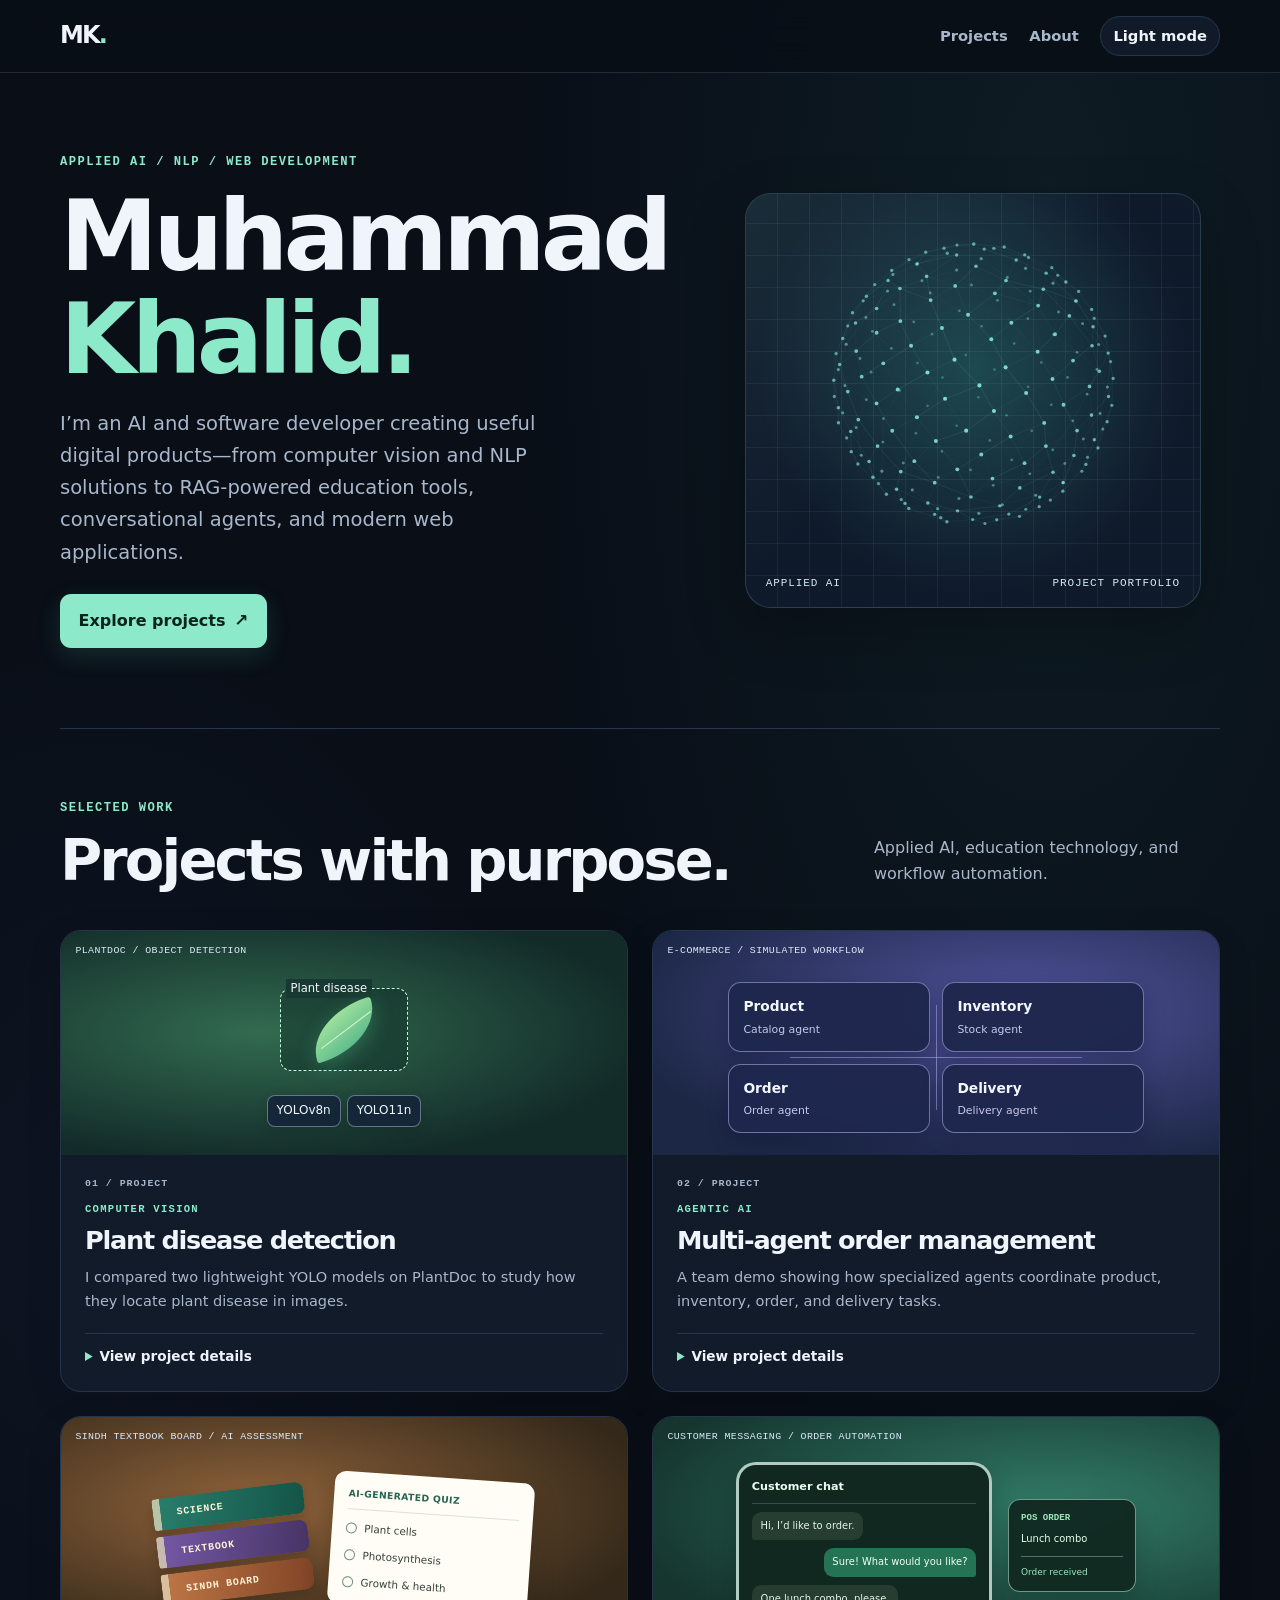
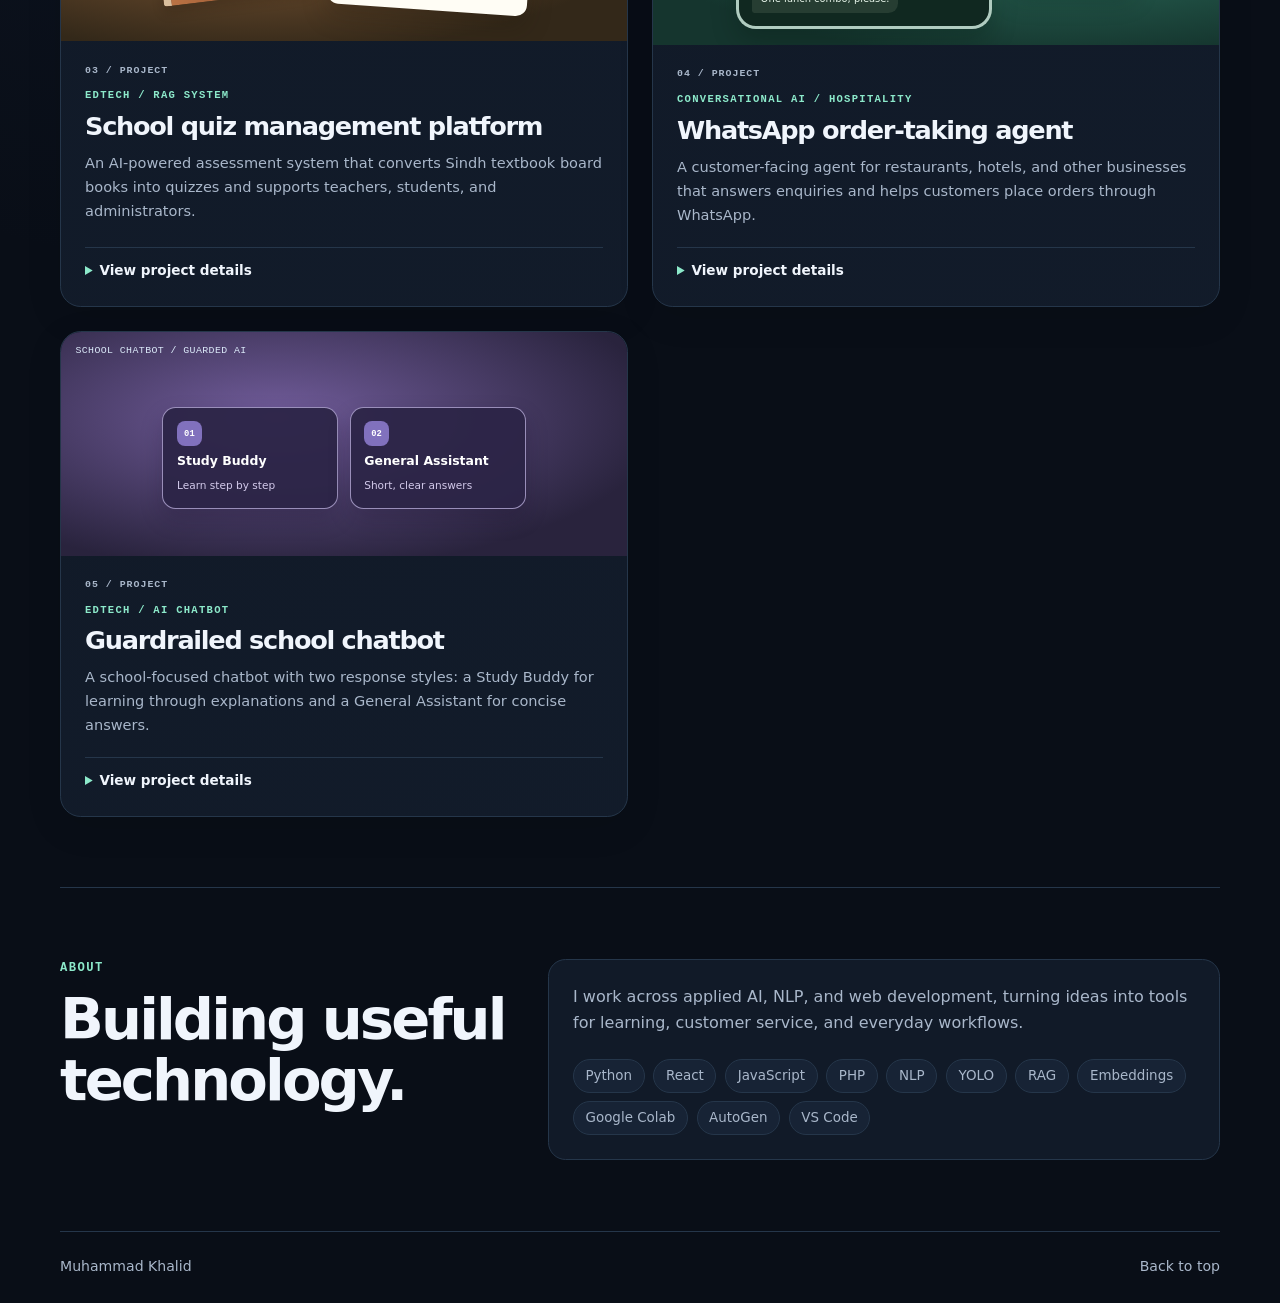
==== index.html @ 0f0c08b1 "Add portfolio website" ====
<!doctype html>
<html lang="en" data-theme="dark">
<head>
  <meta charset="utf-8">
  <meta name="viewport" content="width=device-width, initial-scale=1">
  <meta name="description" content="Selected computer vision and agentic AI projects from Muhammad Khalid.">
  <title>Muhammad Khalid | Portfolio</title>
  <link rel="stylesheet" href="styles.css">
  <script src="portfolio.js" defer></script>
</head>
<body>
  <a class="skip-link" href="#main">Skip to content</a>
  <header class="site-header">
    <nav class="container navigation" aria-label="Main navigation">
      <a class="monogram" href="#main" aria-label="Muhammad Khalid home">MK<span>.</span></a>
      <div class="nav-links">
        <a href="#work">Projects</a>
        <a href="#about">About</a>
        <button id="theme-toggle" type="button" hidden>Light mode</button>
      </div>
    </nav>
  </header>
  <main id="main">
    <section class="container hero" aria-labelledby="hero-title">
      <div class="hero-copy">
        <p class="label">APPLIED AI / NLP / WEB DEVELOPMENT</p>
        <h1 id="hero-title">Muhammad <span>Khalid.</span></h1>
        <p class="intro">I’m an AI and software developer creating useful digital products—from computer vision and NLP solutions to RAG-powered education tools, conversational agents, and modern web applications.</p>
        <a class="primary" href="#work">Explore projects</a>
      </div>
      <div class="hero-art" aria-hidden="true">
        <canvas id="orb"></canvas>
        <div class="art-caption"><span>APPLIED AI</span><span>PROJECT PORTFOLIO</span></div>
      </div>
    </section>
    <section class="container work" id="work" aria-labelledby="work-title">
      <div class="section-heading">
        <div>
          <p class="label">SELECTED WORK</p>
          <h2 id="work-title">Projects with purpose.</h2>
        </div>
        <p class="section-description">Applied AI, education technology, and workflow automation.</p>
      </div>
      <div class="projects">
        <article class="project">
          <div class="project-art vision" aria-hidden="true">
            <span class="art-label">PLANTDOC / OBJECT DETECTION</span>
            <div class="target"><span>Plant disease</span><div class="leaf"></div></div>
            <div class="variants"><span>YOLOv8n</span><span>YOLO11n</span></div>
          </div>
          <div class="project-copy">
            <p class="label">COMPUTER VISION</p>
            <h3>Plant disease detection</h3>
            <p>I compared two lightweight YOLO models on PlantDoc to study how they locate plant disease in images.</p>
            <details>
              <summary>View project details</summary>
              <p>The Colab notebook covers dataset preparation, training, and evaluation. It compares YOLOv8n with YOLO11n on the same detection task.</p>
            </details>
          </div>
        </article>
        <article class="project">
          <div class="project-art workflow" aria-hidden="true">
            <span class="art-label">E-COMMERCE / SIMULATED WORKFLOW</span>
            <div class="nodes">
              <span><b>Product</b><small>Catalog agent</small></span>
              <span><b>Inventory</b><small>Stock agent</small></span>
              <span><b>Order</b><small>Order agent</small></span>
              <span><b>Delivery</b><small>Delivery agent</small></span>
            </div>
          </div>
          <div class="project-copy">
            <p class="label">AGENTIC AI</p>
            <h3>Multi-agent order management</h3>
            <p>A team demo showing how specialized agents coordinate product, inventory, order, and delivery tasks.</p>
            <details>
              <summary>View project details</summary>
              <p>The workflow uses simulated orders to demonstrate sequential execution, parallel tasks, conditional routing, and tool use. The presentation covers AutoGen and Microsoft Agent Framework.</p>
            </details>
          </div>
        </article>
        <article class="project">
          <div class="project-art school" aria-hidden="true">
            <span class="art-label">SINDH TEXTBOOK BOARD / AI ASSESSMENT</span>
            <div class="quiz-scene">
              <div class="book-stack">
                <span>SCIENCE</span>
                <span>TEXTBOOK</span>
                <span>SINDH BOARD</span>
              </div>
              <div class="quiz-paper">
                <b>AI-GENERATED QUIZ</b>
                <span><i></i> Plant cells</span>
                <span><i></i> Photosynthesis</span>
                <span><i></i> Growth &amp; health</span>
              </div>
            </div>
          </div>
          <div class="project-copy">
            <p class="label">EDTECH / RAG SYSTEM</p>
            <h3>School quiz management platform</h3>
            <p>An AI-powered assessment system that converts Sindh textbook board books into quizzes and supports teachers, students, and administrators.</p>
            <details>
              <summary>View project details</summary>
              <p>The platform uses RAG and embeddings to turn textbook content into MCQs. Administrators manage teachers and assign subjects, teachers create and conduct online tests, and students receive automatically graded results sent to their teachers.</p>
            </details>
          </div>
        </article>
        <article class="project">
          <div class="project-art messaging" aria-hidden="true">
            <span class="art-label">CUSTOMER MESSAGING / ORDER AUTOMATION</span>
            <div class="order-scene">
              <div class="phone-chat">
                <b>Customer chat</b>
                <span class="bubble incoming">Hi, I’d like to order.</span>
                <span class="bubble outgoing">Sure! What would you like?</span>
                <span class="bubble incoming">One lunch combo, please.</span>
              </div>
              <div class="pos-ticket">
                <b>POS ORDER</b>
                <span>Lunch combo</span>
                <span class="ticket-line"></span>
                <small>Order received</small>
              </div>
            </div>
          </div>
          <div class="project-copy">
            <p class="label">CONVERSATIONAL AI / HOSPITALITY</p>
            <h3>WhatsApp order-taking agent</h3>
            <p>A customer-facing agent for restaurants, hotels, and other businesses that answers enquiries and helps customers place orders through WhatsApp.</p>
            <details>
              <summary>View project details</summary>
              <p>The agent handles customer conversations, captures order details, and sends orders to the business’s point-of-sale (POS) system, helping staff manage incoming requests in one workflow.</p>
            </details>
          </div>
        </article>
        <article class="project">
          <div class="project-art school-chat" aria-hidden="true">
            <span class="art-label">SCHOOL CHATBOT / GUARDED AI</span>
            <div class="chat-modes">
              <span><i>01</i><b>Study Buddy</b><small>Learn step by step</small></span>
              <span><i>02</i><b>General Assistant</b><small>Short, clear answers</small></span>
            </div>
          </div>
          <div class="project-copy">
            <p class="label">EDTECH / AI CHATBOT</p>
            <h3>Guardrailed school chatbot</h3>
            <p>A school-focused chatbot with two response styles: a Study Buddy for learning through explanations and a General Assistant for concise answers.</p>
            <details>
              <summary>View project details</summary>
              <p>Guardrails help keep responses appropriate for a school setting. The Study Buddy explains topics in a more detailed, reading-oriented style, while the General Assistant is designed to respond briefly and accurately.</p>
            </details>
          </div>
        </article>
      </div>
    </section>
    <section class="container about" id="about" aria-labelledby="about-title">
      <div><p class="label">ABOUT</p><h2 id="about-title">Building useful technology.</h2></div>
      <div>
        <p>I work across applied AI, NLP, and web development, turning ideas into tools for learning, customer service, and everyday workflows.</p>
        <ul class="skills" aria-label="Tools and technologies"><li>Python</li><li>React</li><li>JavaScript</li><li>PHP</li><li>NLP</li><li>YOLO</li><li>RAG</li><li>Embeddings</li><li>Google Colab</li><li>AutoGen</li><li>VS Code</li></ul>
      </div>
    </section>
  </main>
  <footer class="container footer"><span>Muhammad Khalid</span><a href="#main">Back to top</a></footer>
</body>
</html>
---- styles.css ----
:root {
  color-scheme: dark;
  --bg: #090e17;
  --panel: #111a28;
  --panel-raised: #172335;
  --text: #f0f5fc;
  --muted: #a9b7ca;
  --line: #25364a;
  --accent: #8ce9ca;
  --button-text: #09241d;
  --header-bg: rgba(9, 14, 23, .86);
  --shadow: 0 22px 60px rgba(0, 0, 0, .24);
  font-family: Inter, ui-sans-serif, system-ui, -apple-system, BlinkMacSystemFont, "Segoe UI", sans-serif;
}
:root[data-theme="light"] {
  color-scheme: light;
  --bg: #f5f7fb;
  --panel: #fff;
  --panel-raised: #f0f4f8;
  --text: #152238;
  --muted: #516178;
  --line: #dce4ec;
  --accent: #087c62;
  --button-text: #fff;
  --header-bg: rgba(245, 247, 251, .88);
  --shadow: 0 22px 55px rgba(25, 45, 70, .1);
}
* { box-sizing: border-box; }
html { scroll-behavior: smooth; scroll-padding-top: 6rem; }
body {
  margin: 0;
  min-width: 320px;
  color: var(--text);
  background:
    radial-gradient(ellipse at 82% 8%, rgba(35, 91, 94, .18), transparent 34rem),
    radial-gradient(ellipse at 8% 42%, rgba(47, 67, 111, .12), transparent 28rem),
    var(--bg);
  line-height: 1.65;
}
[hidden] { display: none !important; }
a { color: inherit; text-decoration: none; }
a:hover, summary:hover { color: var(--accent); }
:focus-visible { outline: 2px solid var(--accent); outline-offset: 4px; }
button { font: inherit; }
.container { width: min(1160px, calc(100% - 3rem)); margin-inline: auto; }
.skip-link {
  position: fixed;
  top: 1rem;
  left: 1rem;
  z-index: 4;
  padding: .55rem 1rem;
  border-radius: .6rem;
  background: var(--panel);
  transform: translateY(-200%);
}
.skip-link:focus { transform: none; }
.site-header {
  position: sticky;
  top: 0;
  z-index: 3;
  border-bottom: 1px solid color-mix(in srgb, var(--line) 75%, transparent);
  background: var(--header-bg);
  backdrop-filter: blur(16px);
}
.navigation, .nav-links, .footer { display: flex; align-items: center; gap: 1.35rem; }
.navigation, .footer { justify-content: space-between; min-height: 4.5rem; }
.nav-links { font-size: .92rem; font-weight: 600; }
.nav-links a { color: var(--muted); transition: color .2s; }
.nav-links a:hover { color: var(--text); }
.monogram { font-weight: 850; font-size: 1.5rem; letter-spacing: -.08em; }
.monogram span, h1 span, .label { color: var(--accent); }
#theme-toggle {
  padding: .45rem .75rem;
  border: 1px solid var(--line);
  border-radius: 999px;
  background: var(--panel);
  color: var(--text);
  cursor: pointer;
  transition: border-color .2s, background .2s;
}
#theme-toggle:hover { border-color: var(--accent); background: var(--panel-raised); }
.hero {
  display: grid;
  grid-template-columns: 1.04fr .96fr;
  min-height: 39rem;
  gap: clamp(2rem, 6vw, 5rem);
  align-items: center;
  padding-block: 5rem;
}
.label {
  margin: 0 0 .85rem;
  font: 700 .76rem/1.5 ui-monospace, SFMono-Regular, Consolas, monospace;
  letter-spacing: .12em;
}
h1, h2, h3 { letter-spacing: -.05em; line-height: 1.05; margin: 0 0 1rem; }
h1 { font-size: clamp(3.4rem, 7.7vw, 6.8rem); }
h1 span { display: block; }
h2 { font-size: clamp(2.35rem, 4.8vw, 3.6rem); }
h3 { font-size: clamp(1.35rem, 2vw, 1.65rem); }
p { color: var(--muted); margin: 0 0 1.1rem; }
.intro { max-width: 42ch; font-size: clamp(1.08rem, 1.7vw, 1.22rem); }
.primary {
  display: inline-flex;
  align-items: center;
  gap: .55rem;
  margin-top: .5rem;
  padding: .75rem 1.1rem;
  border: 1px solid transparent;
  border-radius: .7rem;
  background: var(--accent);
  color: var(--button-text);
  font-weight: 750;
  box-shadow: 0 8px 24px rgba(75, 206, 166, .16);
  transition: transform .2s, box-shadow .2s;
}
.primary::after { content: "↗"; font-size: 1.05em; }
.primary:hover { color: var(--button-text); transform: translateY(-3px); box-shadow: 0 12px 30px rgba(75, 206, 166, .24); }
.hero-copy { animation: enter .65s ease-out both; }
.hero-art {
  position: relative;
  overflow: hidden;
  aspect-ratio: 1.1;
  border: 1px solid rgba(146, 207, 220, .2);
  border-radius: 1.6rem;
  background:
    radial-gradient(ellipse at 50% 42%, rgba(34, 86, 91, .78), rgba(15, 25, 42, .94) 67%),
    #101a2a;
  box-shadow: var(--shadow);
}
.hero-art::before {
  position: absolute;
  inset: 0;
  background: linear-gradient(135deg, rgba(143, 239, 213, .09), transparent 45%);
  content: "";
  pointer-events: none;
}
#orb {
  display: block;
  width: 100%;
  height: 100%;
  background: repeating-linear-gradient(90deg, transparent 0 31px, #a3dbff12 31px 32px), repeating-linear-gradient(0deg, transparent 0 31px, #a3dbff12 31px 32px);
}
.art-caption {
  position: absolute;
  inset: auto 1.25rem 1.1rem;
  display: flex;
  justify-content: space-between;
  gap: .5rem;
  color: #d4e9f1;
  font: .69rem ui-monospace, SFMono-Regular, Consolas, monospace;
  letter-spacing: .08em;
}
.work, .about { padding-block: 4.4rem; border-top: 1px solid var(--line); }
.section-heading { display: flex; align-items: end; justify-content: space-between; gap: 2rem; }
.section-heading h2 { margin-bottom: 0; }
.section-description { max-width: 34ch; margin: 0 0 .25rem; }
.projects {
  display: grid;
  grid-template-columns: repeat(2, minmax(0, 1fr));
  gap: 1.5rem;
  align-items: stretch;
  margin-top: 2.4rem;
  counter-reset: project;
}
.project {
  display: flex;
  min-width: 0;
  flex-direction: column;
  counter-increment: project;
  overflow: hidden;
  border: 1px solid var(--line);
  border-radius: 1.3rem;
  background: linear-gradient(155deg, var(--panel), color-mix(in srgb, var(--panel) 86%, var(--panel-raised)));
  box-shadow: 0 10px 36px rgba(0, 0, 0, .1);
  transition: transform .25s ease, border-color .25s ease, box-shadow .25s ease;
}
.project:hover {
  transform: translateY(-6px);
  border-color: color-mix(in srgb, var(--accent) 55%, var(--line));
  box-shadow: var(--shadow);
}
.project:focus-within { border-color: var(--accent); }
.project-art {
  position: relative;
  isolation: isolate;
  display: grid;
  min-height: 14rem;
  place-items: center;
  overflow: hidden;
  padding: 2.8rem .85rem 1rem;
  color: #f2f7ff;
}
.vision { background: radial-gradient(ellipse at 35% 45%, #326b50, #122a28 76%); }
.workflow { background: radial-gradient(ellipse at 65% 35%, #51529a, #1c2746 78%); }
.school { background: radial-gradient(ellipse at 35% 40%, #90633b, #332819 78%); }
.messaging { background: radial-gradient(ellipse at 70% 40%, #327c68, #15352e 78%); }
.school-chat { background: radial-gradient(ellipse at 38% 38%, #725d9c, #29233d 78%); }
.art-label { position: absolute; top: .85rem; left: .9rem; color: #dceafa; font: .62rem ui-monospace, SFMono-Regular, Consolas, monospace; letter-spacing: .04em; }
.target {
  position: relative;
  display: grid;
  width: 8rem;
  height: 5.2rem;
  place-items: center;
  border: 1px dashed #baffdb;
  border-radius: .7rem;
  background: rgba(14, 43, 37, .44);
}
.target span { position: absolute; top: -.65rem; left: .3rem; padding: 0 .3rem; background: #183931; font-size: .72rem; }
.leaf {
  position: relative;
  width: 4.4rem;
  height: 3rem;
  border-radius: 95% 5% 95% 5%;
  background: linear-gradient(155deg, #c0f5a5, #3da884);
  box-shadow: 0 5px 20px rgba(91, 224, 153, .28);
  transform: rotate(-18deg);
}
.leaf::after {
  position: absolute;
  top: 50%;
  left: 8%;
  width: 88%;
  height: 1px;
  background: rgba(235, 255, 218, .8);
  content: "";
  transform: rotate(-19deg);
}
.variants { display: flex; flex-wrap: wrap; justify-content: center; gap: .4rem; }
.variants span {
  padding: .32rem .55rem;
  border: 1px solid rgba(206, 226, 248, .42);
  border-radius: .5rem;
  background: rgba(20, 36, 58, .88);
  font-size: .75rem;
  box-shadow: 0 4px 14px rgba(0, 0, 0, .12);
}
.nodes {
  position: relative;
  display: grid;
  width: min(26rem, 94%);
  grid-template-columns: repeat(2, minmax(0, 1fr));
  gap: .75rem;
}
.nodes::before {
  position: absolute;
  z-index: -1;
  inset: 0;
  background: linear-gradient(90deg, transparent 15%, rgba(189, 190, 255, .55) 15% 85%, transparent 85%) center / 100% 1px no-repeat,
    linear-gradient(0deg, transparent 15%, rgba(189, 190, 255, .55) 15% 85%, transparent 85%) center / 1px 100% no-repeat;
  content: "";
}
.nodes span {
  display: grid;
  gap: .18rem;
  padding: .75rem .9rem;
  border: 1px solid rgba(203, 202, 255, .48);
  border-radius: .8rem;
  background: rgba(31, 39, 78, .96);
  box-shadow: 0 8px 20px rgba(11, 15, 43, .28);
}
.nodes b { font-size: .86rem; }
.nodes small { color: #c5c8eb; font-size: .68rem; }
.quiz-scene { display: flex; align-items: center; justify-content: center; gap: 1.35rem; width: min(28rem, 96%); }
.book-stack { display: grid; gap: .4rem; width: 9.5rem; transform: rotate(-7deg); }
.book-stack span {
  display: block;
  padding: .65rem .5rem .65rem 1rem;
  border-left: .55rem solid rgba(255, 242, 207, .7);
  border-radius: .25rem .55rem .55rem .25rem;
  color: #fff4d8;
  font: 700 .62rem ui-monospace, SFMono-Regular, Consolas, monospace;
  letter-spacing: .08em;
  box-shadow: 0 6px 12px rgba(29, 19, 8, .22);
}
.book-stack span:nth-child(1) { background: linear-gradient(100deg, #287d6a, #145447); }
.book-stack span:nth-child(2) { background: linear-gradient(100deg, #7357a3, #473465); }
.book-stack span:nth-child(3) { background: linear-gradient(100deg, #bc7445, #804426); }
.quiz-paper {
  display: grid;
  gap: .62rem;
  width: 12.5rem;
  padding: .9rem;
  border-radius: .7rem;
  background: #fffdf5;
  color: #334139;
  font-size: .65rem;
  box-shadow: 0 12px 24px rgba(33, 22, 10, .25);
  transform: rotate(4deg);
}
.quiz-paper b { padding-bottom: .45rem; border-bottom: 1px solid #d9e3da; color: #276451; font-size: .58rem; letter-spacing: .04em; }
.quiz-paper span { display: flex; align-items: center; gap: .45rem; }
.quiz-paper i { width: .68rem; height: .68rem; border: 1px solid #6c9079; border-radius: 50%; }
.order-scene { display: flex; align-items: center; justify-content: center; gap: 1rem; width: min(28rem, 96%); }
.phone-chat {
  display: grid;
  gap: .5rem;
  width: 16rem;
  padding: .8rem;
  border: 3px solid rgba(226, 255, 242, .76);
  border-radius: 1.25rem;
  background: #102820;
  box-shadow: 0 12px 24px rgba(0, 20, 13, .25);
}
.phone-chat > b { padding-bottom: .4rem; border-bottom: 1px solid rgba(207, 240, 222, .2); color: #e9fff0; font-size: .7rem; }
.bubble { max-width: 90%; padding: .38rem .55rem; border-radius: .6rem; font-size: .62rem; }
.bubble.incoming { justify-self: start; border-bottom-left-radius: .15rem; background: #263d32; color: #e6f4e9; }
.bubble.outgoing { justify-self: end; border-bottom-right-radius: .15rem; background: #247354; color: #f0fff7; }
.pos-ticket {
  display: grid;
  gap: .5rem;
  width: 8rem;
  padding: .75rem;
  border: 1px solid rgba(192, 237, 215, .55);
  border-radius: .75rem;
  background: rgba(16, 40, 32, .94);
  color: #e7fff0;
  font-size: .62rem;
  box-shadow: 0 10px 24px rgba(0, 20, 13, .2);
}
.pos-ticket b { color: #9ce8ba; font: 700 .57rem ui-monospace, SFMono-Regular, Consolas, monospace; }
.ticket-line { height: 1px; background: rgba(198, 238, 215, .36); }
.pos-ticket small { color: #9ce8ba; font-size: .56rem; }
.chat-modes { display: flex; flex-wrap: wrap; justify-content: center; gap: .7rem; width: min(28rem, 96%); }
.chat-modes span {
  display: grid;
  min-width: 11rem;
  gap: .32rem;
  padding: .85rem;
  border: 1px solid rgba(220, 207, 255, .62);
  border-radius: .85rem;
  background: rgba(44, 37, 71, .94);
  box-shadow: 0 10px 22px rgba(19, 13, 36, .24);
}
.chat-modes i { display: grid; width: 1.55rem; height: 1.55rem; place-items: center; border-radius: .5rem; background: #8171bd; color: white; font: 700 .55rem ui-monospace, SFMono-Regular, Consolas, monospace; font-style: normal; }
.chat-modes b { color: #fff; font-size: .78rem; }
.chat-modes small { color: #d3caeb; font-size: .66rem; }
.project-copy { display: flex; flex: 1; flex-direction: column; padding: 1.45rem 1.5rem 1.5rem; }
.project-copy::before { margin-bottom: .8rem; color: var(--muted); content: "0" counter(project) " / PROJECT"; font: 650 .62rem ui-monospace, SFMono-Regular, Consolas, monospace; letter-spacing: .1em; }
.project-copy .label { margin-bottom: .55rem; font-size: .66rem; }
.project-copy h3 { margin-bottom: .7rem; }
.project-copy > p:not(.label) { flex: 1; font-size: .91rem; line-height: 1.65; }
details { margin-top: .15rem; }
summary {
  padding-top: .7rem;
  border-top: 1px solid var(--line);
  color: var(--text);
  cursor: pointer;
  font-size: .85rem;
  font-weight: 650;
  list-style-position: inside;
}
summary::marker { color: var(--accent); }
details p { margin: .65rem 0 0; font-size: .86rem; }
.about { display: grid; grid-template-columns: .8fr 1.2fr; gap: 2.5rem; }
.about > div:last-child { padding: 1.5rem; border: 1px solid var(--line); border-radius: 1.1rem; background: var(--panel); }
.skills { display: flex; flex-wrap: wrap; gap: .55rem; margin: 1.4rem 0 0; padding: 0; list-style: none; }
.skills li { padding: .3rem .72rem; border: 1px solid var(--line); border-radius: 999px; background: var(--panel-raised); color: var(--muted); font-size: .84rem; }
.footer { min-height: 4.5rem; border-top: 1px solid var(--line); color: var(--muted); font-size: .88rem; }
@keyframes enter { from { opacity: 0; transform: translateY(14px); } to { opacity: 1; transform: none; } }
@media (max-width: 960px) {
  .hero { min-height: 34rem; gap: 2.5rem; }
}
@media (max-width: 760px) {
  .hero, .projects, .about { grid-template-columns: 1fr; }
  .hero { min-height: 0; gap: 1.75rem; padding-block: 3.5rem; }
  .hero-art { max-height: 22rem; }
  .section-heading { align-items: start; flex-direction: column; gap: .75rem; }
  .section-description { margin: 0; }
}
@media (max-width: 650px) {
  .container { width: calc(100% - 2rem); }
  .navigation, .footer { min-height: 4rem; }
  .nav-links { gap: .85rem; font-size: .84rem; }
  .hero, .projects, .about { grid-template-columns: 1fr; }
  .hero { gap: 1.75rem; min-height: 0; padding-block: 3.5rem; }
  .hero-art { max-height: 22rem; }
  .work, .about { padding-block: 3rem; }
  .section-heading { align-items: start; flex-direction: column; gap: .75rem; }
  .section-description { margin: 0; }
  .projects { gap: 1rem; margin-top: 1.5rem; }
  .project-art { min-height: 12rem; }
  .about { gap: 1.1rem; }
  .about > div:last-child { padding: 1.2rem; }
}
@media (prefers-reduced-motion: reduce) {
  html { scroll-behavior: auto; }
  *, *::before, *::after { animation: none !important; transition: none !important; }
}
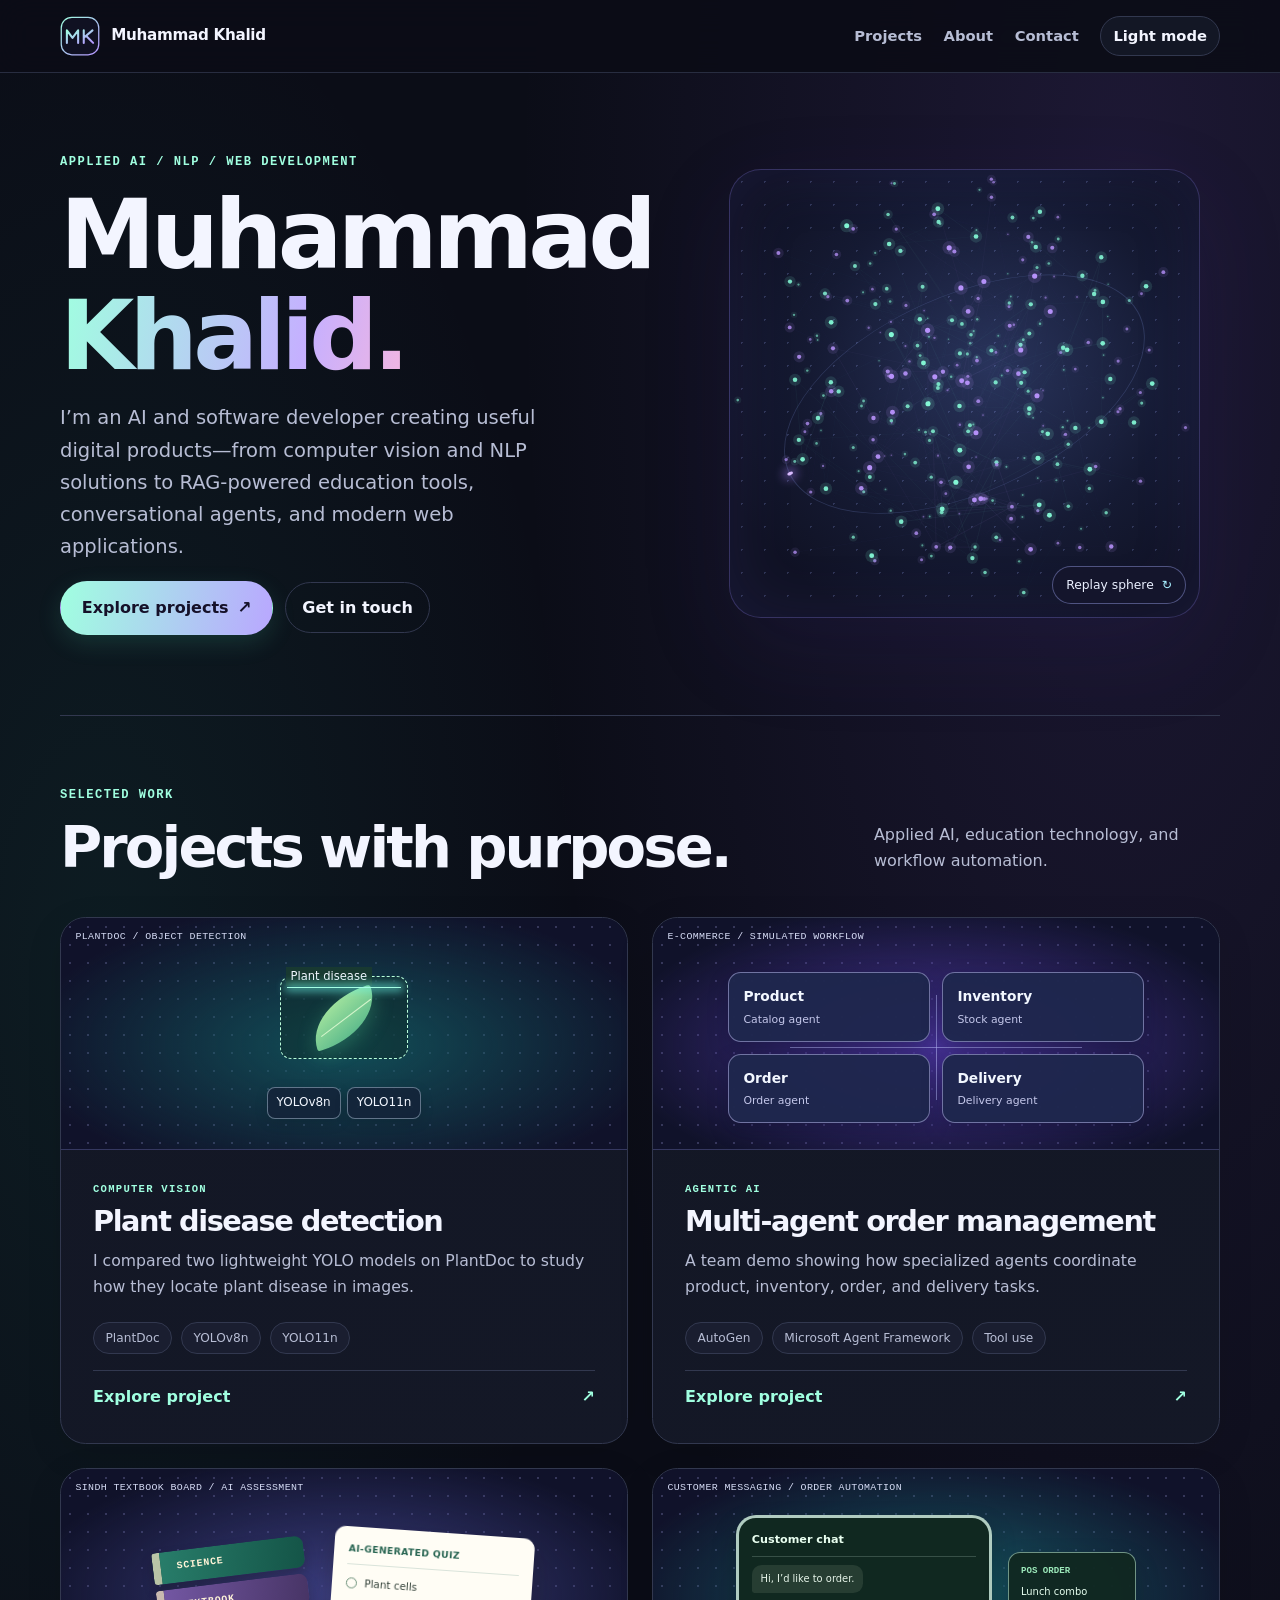
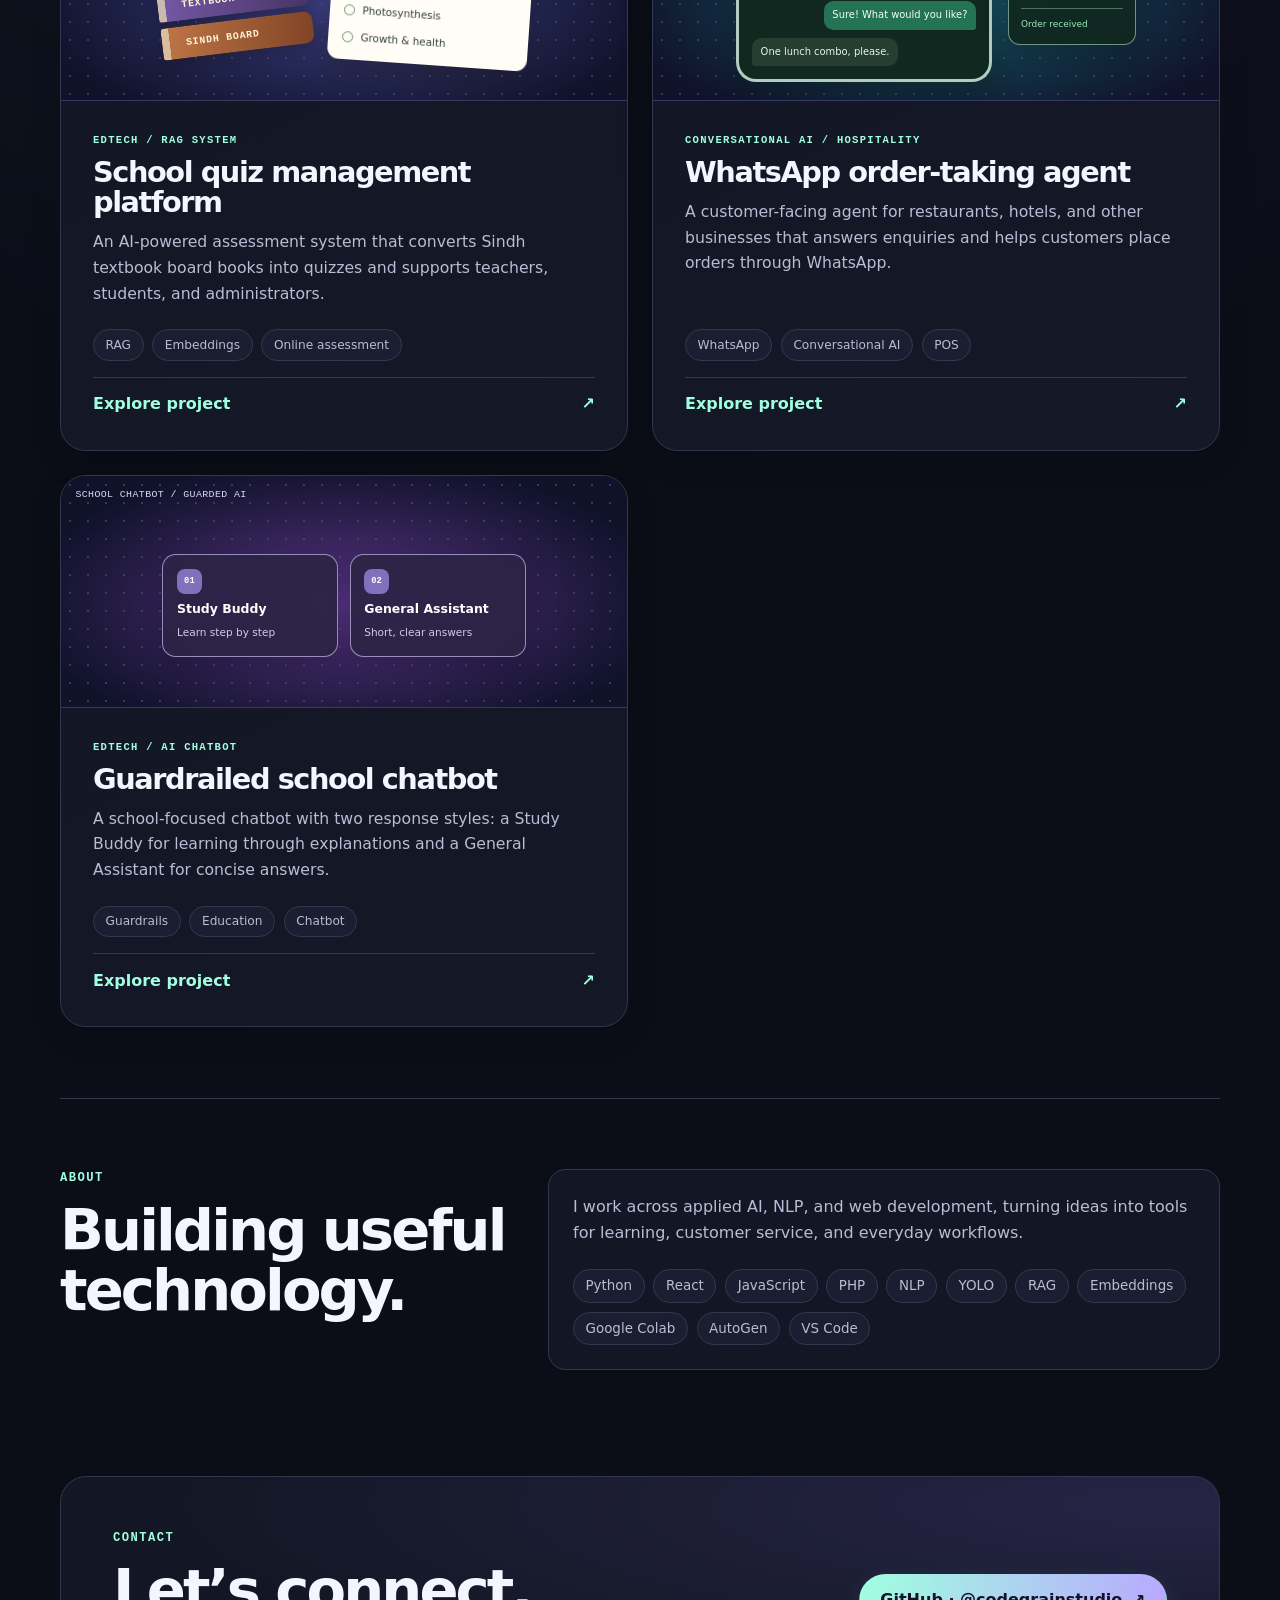
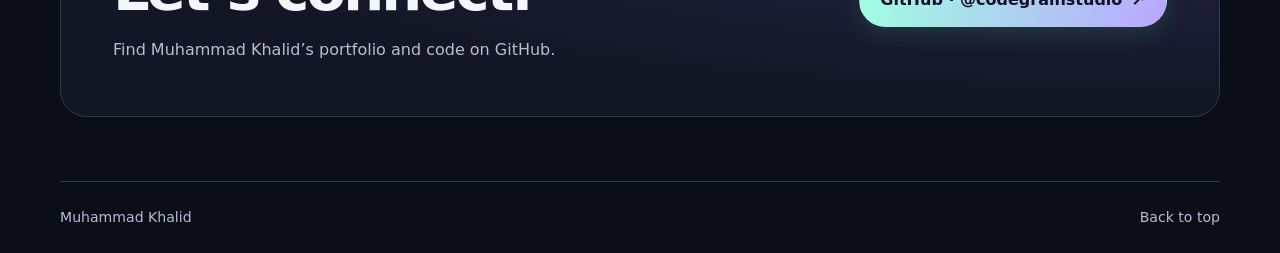
==== commit 05316e06: "Update portfolio design and add project pages" ====
--- a/index.html
+++ b/index.html
@@ -5,6 +5,7 @@
   <meta name="viewport" content="width=device-width, initial-scale=1">
   <meta name="description" content="Selected computer vision and agentic AI projects from Muhammad Khalid.">
   <title>Muhammad Khalid | Portfolio</title>
+  <link rel="icon" href="mk-logo.svg" type="image/svg+xml">
   <link rel="stylesheet" href="styles.css">
   <script src="portfolio.js" defer></script>
 </head>
@@ -12,10 +13,11 @@
   <a class="skip-link" href="#main">Skip to content</a>
   <header class="site-header">
     <nav class="container navigation" aria-label="Main navigation">
-      <a class="monogram" href="#main" aria-label="Muhammad Khalid home">MK<span>.</span></a>
+      <a class="monogram brand" href="#main" aria-label="Muhammad Khalid home"><img class="brand-mark" src="mk-logo.svg" width="40" height="40" alt=""><span class="brand-name">Muhammad Khalid</span></a>
       <div class="nav-links">
         <a href="#work">Projects</a>
         <a href="#about">About</a>
+        <a href="#contact">Contact</a>
         <button id="theme-toggle" type="button" hidden>Light mode</button>
       </div>
     </nav>
@@ -26,11 +28,12 @@
         <p class="label">APPLIED AI / NLP / WEB DEVELOPMENT</p>
         <h1 id="hero-title">Muhammad <span>Khalid.</span></h1>
         <p class="intro">I’m an AI and software developer creating useful digital products—from computer vision and NLP solutions to RAG-powered education tools, conversational agents, and modern web applications.</p>
-        <a class="primary" href="#work">Explore projects</a>
+        <div class="hero-actions"><a class="primary" href="#work">Explore projects</a><a class="secondary" href="#contact">Get in touch</a></div>
       </div>
-      <div class="hero-art" aria-hidden="true">
-        <canvas id="orb"></canvas>
-        <div class="art-caption"><span>APPLIED AI</span><span>PROJECT PORTFOLIO</span></div>
+      <div class="hero-art">
+        <canvas id="orb" aria-hidden="true"></canvas>
+        <div class="orb-ring" aria-hidden="true"></div>
+        <button class="orb-replay" id="orb-replay" type="button" hidden>Replay sphere <span aria-hidden="true">↻</span></button>
       </div>
     </section>
     <section class="container work" id="work" aria-labelledby="work-title">
@@ -52,10 +55,8 @@
             <p class="label">COMPUTER VISION</p>
             <h3>Plant disease detection</h3>
             <p>I compared two lightweight YOLO models on PlantDoc to study how they locate plant disease in images.</p>
-            <details>
-              <summary>View project details</summary>
-              <p>The Colab notebook covers dataset preparation, training, and evaluation. It compares YOLOv8n with YOLO11n on the same detection task.</p>
-            </details>
+            <ul class="skills project-tags" aria-label="Project topics"><li>PlantDoc</li><li>YOLOv8n</li><li>YOLO11n</li></ul>
+            <a class="project-link" href="plantdoc.html" aria-label="Explore Plant disease detection">Explore project <span aria-hidden="true">↗</span></a>
           </div>
         </article>
         <article class="project">
@@ -72,10 +73,8 @@
             <p class="label">AGENTIC AI</p>
             <h3>Multi-agent order management</h3>
             <p>A team demo showing how specialized agents coordinate product, inventory, order, and delivery tasks.</p>
-            <details>
-              <summary>View project details</summary>
-              <p>The workflow uses simulated orders to demonstrate sequential execution, parallel tasks, conditional routing, and tool use. The presentation covers AutoGen and Microsoft Agent Framework.</p>
-            </details>
+            <ul class="skills project-tags" aria-label="Project topics"><li>AutoGen</li><li>Microsoft Agent Framework</li><li>Tool use</li></ul>
+            <a class="project-link" href="order-management.html" aria-label="Explore Multi-agent order management">Explore project <span aria-hidden="true">↗</span></a>
           </div>
         </article>
         <article class="project">
@@ -99,10 +98,8 @@
             <p class="label">EDTECH / RAG SYSTEM</p>
             <h3>School quiz management platform</h3>
             <p>An AI-powered assessment system that converts Sindh textbook board books into quizzes and supports teachers, students, and administrators.</p>
-            <details>
-              <summary>View project details</summary>
-              <p>The platform uses RAG and embeddings to turn textbook content into MCQs. Administrators manage teachers and assign subjects, teachers create and conduct online tests, and students receive automatically graded results sent to their teachers.</p>
-            </details>
+            <ul class="skills project-tags" aria-label="Project topics"><li>RAG</li><li>Embeddings</li><li>Online assessment</li></ul>
+            <a class="project-link" href="quiz-platform.html" aria-label="Explore School quiz management platform">Explore project <span aria-hidden="true">↗</span></a>
           </div>
         </article>
         <article class="project">
@@ -127,10 +124,8 @@
             <p class="label">CONVERSATIONAL AI / HOSPITALITY</p>
             <h3>WhatsApp order-taking agent</h3>
             <p>A customer-facing agent for restaurants, hotels, and other businesses that answers enquiries and helps customers place orders through WhatsApp.</p>
-            <details>
-              <summary>View project details</summary>
-              <p>The agent handles customer conversations, captures order details, and sends orders to the business’s point-of-sale (POS) system, helping staff manage incoming requests in one workflow.</p>
-            </details>
+            <ul class="skills project-tags" aria-label="Project topics"><li>WhatsApp</li><li>Conversational AI</li><li>POS</li></ul>
+            <a class="project-link" href="whatsapp-agent.html" aria-label="Explore WhatsApp order-taking agent">Explore project <span aria-hidden="true">↗</span></a>
           </div>
         </article>
         <article class="project">
@@ -145,10 +140,8 @@
             <p class="label">EDTECH / AI CHATBOT</p>
             <h3>Guardrailed school chatbot</h3>
             <p>A school-focused chatbot with two response styles: a Study Buddy for learning through explanations and a General Assistant for concise answers.</p>
-            <details>
-              <summary>View project details</summary>
-              <p>Guardrails help keep responses appropriate for a school setting. The Study Buddy explains topics in a more detailed, reading-oriented style, while the General Assistant is designed to respond briefly and accurately.</p>
-            </details>
+            <ul class="skills project-tags" aria-label="Project topics"><li>Guardrails</li><li>Education</li><li>Chatbot</li></ul>
+            <a class="project-link" href="school-chatbot.html" aria-label="Explore Guardrailed school chatbot">Explore project <span aria-hidden="true">↗</span></a>
           </div>
         </article>
       </div>
@@ -160,6 +153,16 @@
         <ul class="skills" aria-label="Tools and technologies"><li>Python</li><li>React</li><li>JavaScript</li><li>PHP</li><li>NLP</li><li>YOLO</li><li>RAG</li><li>Embeddings</li><li>Google Colab</li><li>AutoGen</li><li>VS Code</li></ul>
       </div>
     </section>
+    <section class="container contact" id="contact" aria-labelledby="contact-title">
+      <div class="contact-panel">
+        <div>
+          <p class="label">CONTACT</p>
+          <h2 id="contact-title">Let’s connect.</h2>
+          <p>Find Muhammad Khalid’s portfolio and code on GitHub.</p>
+        </div>
+        <a class="primary" href="https://github.com/codegrainstudio">GitHub · @codegrainstudio</a>
+      </div>
+    </section>
   </main>
   <footer class="container footer"><span>Muhammad Khalid</span><a href="#main">Back to top</a></footer>
 </body>
--- a/styles.css
+++ b/styles.css
@@ -1,389 +1,601 @@
-:root {
-  color-scheme: dark;
-  --bg: #090e17;
-  --panel: #111a28;
-  --panel-raised: #172335;
-  --text: #f0f5fc;
-  --muted: #a9b7ca;
-  --line: #25364a;
-  --accent: #8ce9ca;
-  --button-text: #09241d;
-  --header-bg: rgba(9, 14, 23, .86);
-  --shadow: 0 22px 60px rgba(0, 0, 0, .24);
-  font-family: Inter, ui-sans-serif, system-ui, -apple-system, BlinkMacSystemFont, "Segoe UI", sans-serif;
-}
-:root[data-theme="light"] {
-  color-scheme: light;
-  --bg: #f5f7fb;
-  --panel: #fff;
-  --panel-raised: #f0f4f8;
-  --text: #152238;
-  --muted: #516178;
-  --line: #dce4ec;
-  --accent: #087c62;
-  --button-text: #fff;
-  --header-bg: rgba(245, 247, 251, .88);
-  --shadow: 0 22px 55px rgba(25, 45, 70, .1);
-}
-* { box-sizing: border-box; }
-html { scroll-behavior: smooth; scroll-padding-top: 6rem; }
-body {
-  margin: 0;
-  min-width: 320px;
-  color: var(--text);
-  background:
-    radial-gradient(ellipse at 82% 8%, rgba(35, 91, 94, .18), transparent 34rem),
-    radial-gradient(ellipse at 8% 42%, rgba(47, 67, 111, .12), transparent 28rem),
-    var(--bg);
-  line-height: 1.65;
-}
-[hidden] { display: none !important; }
-a { color: inherit; text-decoration: none; }
-a:hover, summary:hover { color: var(--accent); }
-:focus-visible { outline: 2px solid var(--accent); outline-offset: 4px; }
-button { font: inherit; }
-.container { width: min(1160px, calc(100% - 3rem)); margin-inline: auto; }
-.skip-link {
-  position: fixed;
-  top: 1rem;
-  left: 1rem;
-  z-index: 4;
-  padding: .55rem 1rem;
-  border-radius: .6rem;
-  background: var(--panel);
-  transform: translateY(-200%);
-}
-.skip-link:focus { transform: none; }
-.site-header {
-  position: sticky;
-  top: 0;
-  z-index: 3;
-  border-bottom: 1px solid color-mix(in srgb, var(--line) 75%, transparent);
-  background: var(--header-bg);
-  backdrop-filter: blur(16px);
-}
-.navigation, .nav-links, .footer { display: flex; align-items: center; gap: 1.35rem; }
-.navigation, .footer { justify-content: space-between; min-height: 4.5rem; }
-.nav-links { font-size: .92rem; font-weight: 600; }
-.nav-links a { color: var(--muted); transition: color .2s; }
-.nav-links a:hover { color: var(--text); }
-.monogram { font-weight: 850; font-size: 1.5rem; letter-spacing: -.08em; }
-.monogram span, h1 span, .label { color: var(--accent); }
-#theme-toggle {
-  padding: .45rem .75rem;
-  border: 1px solid var(--line);
-  border-radius: 999px;
-  background: var(--panel);
-  color: var(--text);
-  cursor: pointer;
-  transition: border-color .2s, background .2s;
-}
-#theme-toggle:hover { border-color: var(--accent); background: var(--panel-raised); }
-.hero {
-  display: grid;
-  grid-template-columns: 1.04fr .96fr;
-  min-height: 39rem;
-  gap: clamp(2rem, 6vw, 5rem);
-  align-items: center;
-  padding-block: 5rem;
-}
-.label {
-  margin: 0 0 .85rem;
-  font: 700 .76rem/1.5 ui-monospace, SFMono-Regular, Consolas, monospace;
-  letter-spacing: .12em;
-}
-h1, h2, h3 { letter-spacing: -.05em; line-height: 1.05; margin: 0 0 1rem; }
-h1 { font-size: clamp(3.4rem, 7.7vw, 6.8rem); }
-h1 span { display: block; }
-h2 { font-size: clamp(2.35rem, 4.8vw, 3.6rem); }
-h3 { font-size: clamp(1.35rem, 2vw, 1.65rem); }
-p { color: var(--muted); margin: 0 0 1.1rem; }
-.intro { max-width: 42ch; font-size: clamp(1.08rem, 1.7vw, 1.22rem); }
-.primary {
-  display: inline-flex;
-  align-items: center;
-  gap: .55rem;
-  margin-top: .5rem;
-  padding: .75rem 1.1rem;
-  border: 1px solid transparent;
-  border-radius: .7rem;
-  background: var(--accent);
-  color: var(--button-text);
-  font-weight: 750;
-  box-shadow: 0 8px 24px rgba(75, 206, 166, .16);
-  transition: transform .2s, box-shadow .2s;
-}
-.primary::after { content: "↗"; font-size: 1.05em; }
-.primary:hover { color: var(--button-text); transform: translateY(-3px); box-shadow: 0 12px 30px rgba(75, 206, 166, .24); }
-.hero-copy { animation: enter .65s ease-out both; }
-.hero-art {
-  position: relative;
-  overflow: hidden;
-  aspect-ratio: 1.1;
-  border: 1px solid rgba(146, 207, 220, .2);
-  border-radius: 1.6rem;
-  background:
-    radial-gradient(ellipse at 50% 42%, rgba(34, 86, 91, .78), rgba(15, 25, 42, .94) 67%),
-    #101a2a;
-  box-shadow: var(--shadow);
-}
-.hero-art::before {
-  position: absolute;
-  inset: 0;
-  background: linear-gradient(135deg, rgba(143, 239, 213, .09), transparent 45%);
-  content: "";
-  pointer-events: none;
-}
-#orb {
-  display: block;
-  width: 100%;
-  height: 100%;
-  background: repeating-linear-gradient(90deg, transparent 0 31px, #a3dbff12 31px 32px), repeating-linear-gradient(0deg, transparent 0 31px, #a3dbff12 31px 32px);
-}
-.art-caption {
-  position: absolute;
-  inset: auto 1.25rem 1.1rem;
-  display: flex;
-  justify-content: space-between;
-  gap: .5rem;
-  color: #d4e9f1;
-  font: .69rem ui-monospace, SFMono-Regular, Consolas, monospace;
-  letter-spacing: .08em;
-}
-.work, .about { padding-block: 4.4rem; border-top: 1px solid var(--line); }
-.section-heading { display: flex; align-items: end; justify-content: space-between; gap: 2rem; }
-.section-heading h2 { margin-bottom: 0; }
-.section-description { max-width: 34ch; margin: 0 0 .25rem; }
-.projects {
-  display: grid;
-  grid-template-columns: repeat(2, minmax(0, 1fr));
-  gap: 1.5rem;
-  align-items: stretch;
-  margin-top: 2.4rem;
-  counter-reset: project;
-}
-.project {
-  display: flex;
-  min-width: 0;
-  flex-direction: column;
-  counter-increment: project;
-  overflow: hidden;
-  border: 1px solid var(--line);
-  border-radius: 1.3rem;
-  background: linear-gradient(155deg, var(--panel), color-mix(in srgb, var(--panel) 86%, var(--panel-raised)));
-  box-shadow: 0 10px 36px rgba(0, 0, 0, .1);
-  transition: transform .25s ease, border-color .25s ease, box-shadow .25s ease;
-}
-.project:hover {
-  transform: translateY(-6px);
-  border-color: color-mix(in srgb, var(--accent) 55%, var(--line));
-  box-shadow: var(--shadow);
-}
-.project:focus-within { border-color: var(--accent); }
-.project-art {
-  position: relative;
-  isolation: isolate;
-  display: grid;
-  min-height: 14rem;
-  place-items: center;
-  overflow: hidden;
-  padding: 2.8rem .85rem 1rem;
-  color: #f2f7ff;
-}
-.vision { background: radial-gradient(ellipse at 35% 45%, #326b50, #122a28 76%); }
-.workflow { background: radial-gradient(ellipse at 65% 35%, #51529a, #1c2746 78%); }
-.school { background: radial-gradient(ellipse at 35% 40%, #90633b, #332819 78%); }
-.messaging { background: radial-gradient(ellipse at 70% 40%, #327c68, #15352e 78%); }
-.school-chat { background: radial-gradient(ellipse at 38% 38%, #725d9c, #29233d 78%); }
-.art-label { position: absolute; top: .85rem; left: .9rem; color: #dceafa; font: .62rem ui-monospace, SFMono-Regular, Consolas, monospace; letter-spacing: .04em; }
-.target {
-  position: relative;
-  display: grid;
-  width: 8rem;
-  height: 5.2rem;
-  place-items: center;
-  border: 1px dashed #baffdb;
-  border-radius: .7rem;
-  background: rgba(14, 43, 37, .44);
-}
-.target span { position: absolute; top: -.65rem; left: .3rem; padding: 0 .3rem; background: #183931; font-size: .72rem; }
-.leaf {
-  position: relative;
-  width: 4.4rem;
-  height: 3rem;
-  border-radius: 95% 5% 95% 5%;
-  background: linear-gradient(155deg, #c0f5a5, #3da884);
-  box-shadow: 0 5px 20px rgba(91, 224, 153, .28);
-  transform: rotate(-18deg);
-}
-.leaf::after {
-  position: absolute;
-  top: 50%;
-  left: 8%;
-  width: 88%;
-  height: 1px;
-  background: rgba(235, 255, 218, .8);
-  content: "";
-  transform: rotate(-19deg);
-}
-.variants { display: flex; flex-wrap: wrap; justify-content: center; gap: .4rem; }
-.variants span {
-  padding: .32rem .55rem;
-  border: 1px solid rgba(206, 226, 248, .42);
-  border-radius: .5rem;
-  background: rgba(20, 36, 58, .88);
-  font-size: .75rem;
-  box-shadow: 0 4px 14px rgba(0, 0, 0, .12);
-}
-.nodes {
-  position: relative;
-  display: grid;
-  width: min(26rem, 94%);
-  grid-template-columns: repeat(2, minmax(0, 1fr));
-  gap: .75rem;
-}
-.nodes::before {
-  position: absolute;
-  z-index: -1;
-  inset: 0;
-  background: linear-gradient(90deg, transparent 15%, rgba(189, 190, 255, .55) 15% 85%, transparent 85%) center / 100% 1px no-repeat,
-    linear-gradient(0deg, transparent 15%, rgba(189, 190, 255, .55) 15% 85%, transparent 85%) center / 1px 100% no-repeat;
-  content: "";
-}
-.nodes span {
-  display: grid;
-  gap: .18rem;
-  padding: .75rem .9rem;
-  border: 1px solid rgba(203, 202, 255, .48);
-  border-radius: .8rem;
-  background: rgba(31, 39, 78, .96);
-  box-shadow: 0 8px 20px rgba(11, 15, 43, .28);
-}
-.nodes b { font-size: .86rem; }
-.nodes small { color: #c5c8eb; font-size: .68rem; }
-.quiz-scene { display: flex; align-items: center; justify-content: center; gap: 1.35rem; width: min(28rem, 96%); }
-.book-stack { display: grid; gap: .4rem; width: 9.5rem; transform: rotate(-7deg); }
-.book-stack span {
-  display: block;
-  padding: .65rem .5rem .65rem 1rem;
-  border-left: .55rem solid rgba(255, 242, 207, .7);
-  border-radius: .25rem .55rem .55rem .25rem;
-  color: #fff4d8;
-  font: 700 .62rem ui-monospace, SFMono-Regular, Consolas, monospace;
-  letter-spacing: .08em;
-  box-shadow: 0 6px 12px rgba(29, 19, 8, .22);
-}
-.book-stack span:nth-child(1) { background: linear-gradient(100deg, #287d6a, #145447); }
-.book-stack span:nth-child(2) { background: linear-gradient(100deg, #7357a3, #473465); }
-.book-stack span:nth-child(3) { background: linear-gradient(100deg, #bc7445, #804426); }
-.quiz-paper {
-  display: grid;
-  gap: .62rem;
-  width: 12.5rem;
-  padding: .9rem;
-  border-radius: .7rem;
-  background: #fffdf5;
-  color: #334139;
-  font-size: .65rem;
-  box-shadow: 0 12px 24px rgba(33, 22, 10, .25);
-  transform: rotate(4deg);
-}
-.quiz-paper b { padding-bottom: .45rem; border-bottom: 1px solid #d9e3da; color: #276451; font-size: .58rem; letter-spacing: .04em; }
-.quiz-paper span { display: flex; align-items: center; gap: .45rem; }
-.quiz-paper i { width: .68rem; height: .68rem; border: 1px solid #6c9079; border-radius: 50%; }
-.order-scene { display: flex; align-items: center; justify-content: center; gap: 1rem; width: min(28rem, 96%); }
-.phone-chat {
-  display: grid;
-  gap: .5rem;
-  width: 16rem;
-  padding: .8rem;
-  border: 3px solid rgba(226, 255, 242, .76);
-  border-radius: 1.25rem;
-  background: #102820;
-  box-shadow: 0 12px 24px rgba(0, 20, 13, .25);
-}
-.phone-chat > b { padding-bottom: .4rem; border-bottom: 1px solid rgba(207, 240, 222, .2); color: #e9fff0; font-size: .7rem; }
-.bubble { max-width: 90%; padding: .38rem .55rem; border-radius: .6rem; font-size: .62rem; }
-.bubble.incoming { justify-self: start; border-bottom-left-radius: .15rem; background: #263d32; color: #e6f4e9; }
-.bubble.outgoing { justify-self: end; border-bottom-right-radius: .15rem; background: #247354; color: #f0fff7; }
-.pos-ticket {
-  display: grid;
-  gap: .5rem;
-  width: 8rem;
-  padding: .75rem;
-  border: 1px solid rgba(192, 237, 215, .55);
-  border-radius: .75rem;
-  background: rgba(16, 40, 32, .94);
-  color: #e7fff0;
-  font-size: .62rem;
-  box-shadow: 0 10px 24px rgba(0, 20, 13, .2);
-}
-.pos-ticket b { color: #9ce8ba; font: 700 .57rem ui-monospace, SFMono-Regular, Consolas, monospace; }
-.ticket-line { height: 1px; background: rgba(198, 238, 215, .36); }
-.pos-ticket small { color: #9ce8ba; font-size: .56rem; }
-.chat-modes { display: flex; flex-wrap: wrap; justify-content: center; gap: .7rem; width: min(28rem, 96%); }
-.chat-modes span {
-  display: grid;
-  min-width: 11rem;
-  gap: .32rem;
-  padding: .85rem;
-  border: 1px solid rgba(220, 207, 255, .62);
-  border-radius: .85rem;
-  background: rgba(44, 37, 71, .94);
-  box-shadow: 0 10px 22px rgba(19, 13, 36, .24);
-}
-.chat-modes i { display: grid; width: 1.55rem; height: 1.55rem; place-items: center; border-radius: .5rem; background: #8171bd; color: white; font: 700 .55rem ui-monospace, SFMono-Regular, Consolas, monospace; font-style: normal; }
-.chat-modes b { color: #fff; font-size: .78rem; }
-.chat-modes small { color: #d3caeb; font-size: .66rem; }
-.project-copy { display: flex; flex: 1; flex-direction: column; padding: 1.45rem 1.5rem 1.5rem; }
-.project-copy::before { margin-bottom: .8rem; color: var(--muted); content: "0" counter(project) " / PROJECT"; font: 650 .62rem ui-monospace, SFMono-Regular, Consolas, monospace; letter-spacing: .1em; }
-.project-copy .label { margin-bottom: .55rem; font-size: .66rem; }
-.project-copy h3 { margin-bottom: .7rem; }
-.project-copy > p:not(.label) { flex: 1; font-size: .91rem; line-height: 1.65; }
-details { margin-top: .15rem; }
-summary {
-  padding-top: .7rem;
-  border-top: 1px solid var(--line);
-  color: var(--text);
-  cursor: pointer;
-  font-size: .85rem;
-  font-weight: 650;
-  list-style-position: inside;
-}
-summary::marker { color: var(--accent); }
-details p { margin: .65rem 0 0; font-size: .86rem; }
-.about { display: grid; grid-template-columns: .8fr 1.2fr; gap: 2.5rem; }
-.about > div:last-child { padding: 1.5rem; border: 1px solid var(--line); border-radius: 1.1rem; background: var(--panel); }
-.skills { display: flex; flex-wrap: wrap; gap: .55rem; margin: 1.4rem 0 0; padding: 0; list-style: none; }
-.skills li { padding: .3rem .72rem; border: 1px solid var(--line); border-radius: 999px; background: var(--panel-raised); color: var(--muted); font-size: .84rem; }
-.footer { min-height: 4.5rem; border-top: 1px solid var(--line); color: var(--muted); font-size: .88rem; }
-@keyframes enter { from { opacity: 0; transform: translateY(14px); } to { opacity: 1; transform: none; } }
-@media (max-width: 960px) {
-  .hero { min-height: 34rem; gap: 2.5rem; }
-}
-@media (max-width: 760px) {
-  .hero, .projects, .about { grid-template-columns: 1fr; }
-  .hero { min-height: 0; gap: 1.75rem; padding-block: 3.5rem; }
-  .hero-art { max-height: 22rem; }
-  .section-heading { align-items: start; flex-direction: column; gap: .75rem; }
-  .section-description { margin: 0; }
-}
-@media (max-width: 650px) {
-  .container { width: calc(100% - 2rem); }
-  .navigation, .footer { min-height: 4rem; }
-  .nav-links { gap: .85rem; font-size: .84rem; }
-  .hero, .projects, .about { grid-template-columns: 1fr; }
-  .hero { gap: 1.75rem; min-height: 0; padding-block: 3.5rem; }
-  .hero-art { max-height: 22rem; }
-  .work, .about { padding-block: 3rem; }
-  .section-heading { align-items: start; flex-direction: column; gap: .75rem; }
-  .section-description { margin: 0; }
-  .projects { gap: 1rem; margin-top: 1.5rem; }
-  .project-art { min-height: 12rem; }
-  .about { gap: 1.1rem; }
-  .about > div:last-child { padding: 1.2rem; }
-}
-@media (prefers-reduced-motion: reduce) {
-  html { scroll-behavior: auto; }
-  *, *::before, *::after { animation: none !important; transition: none !important; }
-}
+:root {
+  color-scheme: dark;
+  --bg: #09091a;
+  --panel: #121228;
+  --panel-raised: #1d1a36;
+  --text: #f0f5fc;
+  --muted: #b0b2cf;
+  --line: #2d2a4d;
+  --accent: #8fe9ff;
+  --button-text: #14122a;
+  --header-bg: rgba(9, 9, 26, .86);
+  --shadow: 0 22px 60px rgba(0, 0, 0, .24);
+  font-family: Inter, ui-sans-serif, system-ui, -apple-system, BlinkMacSystemFont, "Segoe UI", sans-serif;
+}
+:root[data-theme="light"] {
+  color-scheme: light;
+  --bg: #f5f7fb;
+  --panel: #fff;
+  --panel-raised: #f0f4f8;
+  --text: #152238;
+  --muted: #516178;
+  --line: #dce4ec;
+  --accent: #4640a1;
+  --button-text: #fff;
+  --header-bg: rgba(245, 247, 251, .88);
+  --shadow: 0 22px 55px rgba(25, 45, 70, .1);
+}
+* { box-sizing: border-box; }
+html { scroll-behavior: smooth; scroll-padding-top: 6rem; }
+body {
+  margin: 0;
+  min-width: 320px;
+  color: var(--text);
+  background:
+    radial-gradient(ellipse at 82% 8%, rgba(35, 91, 94, .18), transparent 34rem),
+    radial-gradient(ellipse at 8% 42%, rgba(47, 67, 111, .12), transparent 28rem),
+    var(--bg);
+  line-height: 1.65;
+}
+[hidden] { display: none !important; }
+a { color: inherit; text-decoration: none; }
+a:hover, summary:hover { color: var(--accent); }
+:focus-visible { outline: 2px solid var(--accent); outline-offset: 4px; }
+button { font: inherit; }
+.container { width: min(1160px, calc(100% - 3rem)); margin-inline: auto; }
+.skip-link {
+  position: fixed;
+  top: 1rem;
+  left: 1rem;
+  z-index: 4;
+  padding: .55rem 1rem;
+  border-radius: .6rem;
+  background: var(--panel);
+  transform: translateY(-200%);
+}
+.skip-link:focus { transform: none; }
+.site-header {
+  position: sticky;
+  top: 0;
+  z-index: 3;
+  border-bottom: 1px solid color-mix(in srgb, var(--line) 75%, transparent);
+  background: var(--header-bg);
+  backdrop-filter: blur(16px);
+}
+.navigation, .nav-links, .footer { display: flex; align-items: center; gap: 1.35rem; }
+.navigation, .footer { justify-content: space-between; min-height: 4.5rem; }
+.nav-links { font-size: .92rem; font-weight: 600; }
+.nav-links a { color: var(--muted); transition: color .2s; }
+.nav-links a:hover { color: var(--text); }
+.monogram { font-weight: 850; font-size: 1.5rem; letter-spacing: -.08em; }
+.monogram span, h1 span, .label { color: var(--accent); }
+#theme-toggle {
+  padding: .45rem .75rem;
+  border: 1px solid var(--line);
+  border-radius: 999px;
+  background: var(--panel);
+  color: var(--text);
+  cursor: pointer;
+  transition: border-color .2s, background .2s;
+}
+#theme-toggle:hover { border-color: var(--accent); background: var(--panel-raised); }
+.hero {
+  display: grid;
+  grid-template-columns: 1.04fr .96fr;
+  min-height: 39rem;
+  gap: clamp(2rem, 6vw, 5rem);
+  align-items: center;
+  padding-block: 5rem;
+}
+.label {
+  margin: 0 0 .85rem;
+  font: 700 .76rem/1.5 ui-monospace, SFMono-Regular, Consolas, monospace;
+  letter-spacing: .12em;
+}
+h1, h2, h3 { letter-spacing: -.05em; line-height: 1.05; margin: 0 0 1rem; }
+h1 { font-size: clamp(3.4rem, 7.7vw, 6.8rem); }
+h1 span { display: block; }
+h2 { font-size: clamp(2.35rem, 4.8vw, 3.6rem); }
+h3 { font-size: clamp(1.35rem, 2vw, 1.65rem); }
+p { color: var(--muted); margin: 0 0 1.1rem; }
+.intro { max-width: 42ch; font-size: clamp(1.08rem, 1.7vw, 1.22rem); }
+.primary {
+  display: inline-flex;
+  align-items: center;
+  gap: .55rem;
+  margin-top: .5rem;
+  padding: .75rem 1.1rem;
+  border: 1px solid transparent;
+  border-radius: .7rem;
+  background: var(--accent);
+  color: var(--button-text);
+  font-weight: 750;
+  box-shadow: 0 8px 24px rgba(75, 206, 166, .16);
+  transition: transform .2s, box-shadow .2s;
+}
+.primary::after { content: "↗"; font-size: 1.05em; }
+.primary:hover { color: var(--button-text); transform: translateY(-3px); box-shadow: 0 12px 30px rgba(75, 206, 166, .24); }
+.hero-copy { animation: enter .65s ease-out both; }
+.hero-art {
+  position: relative;
+  isolation: isolate;
+  display: grid;
+  min-width: 0;
+  aspect-ratio: 1.05;
+  border: 1px solid #8174dc55;
+  border-radius: 2rem;
+  overflow: hidden;
+  background:
+    radial-gradient(ellipse at 54% 47%, #232857 0%, #141734 45%, #0c0d23 76%);
+  box-shadow: 0 30px 95px #3b2d831f, inset 0 0 65px #4f44a326;
+}
+#orb {
+  position: absolute;
+  inset: 0;
+  display: block;
+  width: 100%;
+  height: 100%;
+  background-image: radial-gradient(#9eafff35 1px, transparent 1px);
+  background-size: 23px 23px;
+}
+.orb-ring {
+  position: absolute;
+  inset: 9%;
+  border: 1px solid #91adff31;
+  border-radius: 50%;
+  transform: rotate(-24deg) scaleY(.54);
+  pointer-events: none;
+}
+.orb-ring::after {
+  position: absolute;
+  top: 50%;
+  left: -3px;
+  width: 6px;
+  height: 6px;
+  border-radius: 50%;
+  background: #d9bbff;
+  box-shadow: 0 0 14px 3px #ac82ff;
+  content: "";
+}
+.orb-replay {
+  position: absolute;
+  right: .85rem;
+  bottom: .85rem;
+  padding: .48rem .8rem;
+  border: 1px solid #a7adff67;
+  border-radius: 999px;
+  background: #14152c;
+  color: #eaf0ff;
+  cursor: pointer;
+  font-size: .77rem;
+}
+.orb-replay:hover { border-color: #a8efff; }
+.orb-replay span { color: #a8efff; margin-left: .25rem; }
+.work, .about { padding-block: 4.4rem; border-top: 1px solid var(--line); }
+.section-heading { display: flex; align-items: end; justify-content: space-between; gap: 2rem; }
+.section-heading h2 { margin-bottom: 0; }
+.section-description { max-width: 34ch; margin: 0 0 .25rem; }
+.projects {
+  display: grid;
+  grid-template-columns: repeat(2, minmax(0, 1fr));
+  gap: 1.5rem;
+  align-items: stretch;
+  margin-top: 2.4rem;
+}
+.project {
+  display: flex;
+  min-width: 0;
+  flex-direction: column;
+  overflow: hidden;
+  border: 1px solid var(--line);
+  border-radius: 1.3rem;
+  background: linear-gradient(155deg, var(--panel), color-mix(in srgb, var(--panel) 86%, var(--panel-raised)));
+  box-shadow: 0 10px 36px rgba(0, 0, 0, .1);
+  transition: transform .25s ease, border-color .25s ease, box-shadow .25s ease;
+}
+.project:hover {
+  transform: translateY(-6px);
+  border-color: color-mix(in srgb, var(--accent) 55%, var(--line));
+  box-shadow: var(--shadow);
+}
+.project:focus-within { border-color: var(--accent); }
+.project-art {
+  position: relative;
+  isolation: isolate;
+  display: grid;
+  min-height: 14rem;
+  place-items: center;
+  overflow: hidden;
+  padding: 2.8rem .85rem 1rem;
+  color: #f2f7ff;
+}
+.vision { background: radial-gradient(ellipse at 35% 45%, #326b50, #122a28 76%); }
+.workflow { background: radial-gradient(ellipse at 65% 35%, #51529a, #1c2746 78%); }
+.school { background: radial-gradient(ellipse at 35% 40%, #90633b, #332819 78%); }
+.messaging { background: radial-gradient(ellipse at 70% 40%, #327c68, #15352e 78%); }
+.school-chat { background: radial-gradient(ellipse at 38% 38%, #725d9c, #29233d 78%); }
+.art-label { position: absolute; top: .85rem; left: .9rem; color: #dceafa; font: .62rem ui-monospace, SFMono-Regular, Consolas, monospace; letter-spacing: .04em; }
+.target {
+  position: relative;
+  display: grid;
+  width: 8rem;
+  height: 5.2rem;
+  place-items: center;
+  border: 1px dashed #baffdb;
+  border-radius: .7rem;
+  background: rgba(14, 43, 37, .44);
+}
+.target span { position: absolute; top: -.65rem; left: .3rem; padding: 0 .3rem; background: #183931; font-size: .72rem; }
+.leaf {
+  position: relative;
+  width: 4.4rem;
+  height: 3rem;
+  border-radius: 95% 5% 95% 5%;
+  background: linear-gradient(155deg, #c0f5a5, #3da884);
+  box-shadow: 0 5px 20px rgba(91, 224, 153, .28);
+  transform: rotate(-18deg);
+}
+.leaf::after {
+  position: absolute;
+  top: 50%;
+  left: 8%;
+  width: 88%;
+  height: 1px;
+  background: rgba(235, 255, 218, .8);
+  content: "";
+  transform: rotate(-19deg);
+}
+.variants { display: flex; flex-wrap: wrap; justify-content: center; gap: .4rem; }
+.variants span {
+  padding: .32rem .55rem;
+  border: 1px solid rgba(206, 226, 248, .42);
+  border-radius: .5rem;
+  background: rgba(20, 36, 58, .88);
+  font-size: .75rem;
+  box-shadow: 0 4px 14px rgba(0, 0, 0, .12);
+}
+.nodes {
+  position: relative;
+  display: grid;
+  width: min(26rem, 94%);
+  grid-template-columns: repeat(2, minmax(0, 1fr));
+  gap: .75rem;
+}
+.nodes::before {
+  position: absolute;
+  z-index: -1;
+  inset: 0;
+  background: linear-gradient(90deg, transparent 15%, rgba(189, 190, 255, .55) 15% 85%, transparent 85%) center / 100% 1px no-repeat,
+    linear-gradient(0deg, transparent 15%, rgba(189, 190, 255, .55) 15% 85%, transparent 85%) center / 1px 100% no-repeat;
+  content: "";
+}
+.nodes span {
+  display: grid;
+  gap: .18rem;
+  padding: .75rem .9rem;
+  border: 1px solid rgba(203, 202, 255, .48);
+  border-radius: .8rem;
+  background: rgba(31, 39, 78, .96);
+  box-shadow: 0 8px 20px rgba(11, 15, 43, .28);
+}
+.nodes b { font-size: .86rem; }
+.nodes small { color: #c5c8eb; font-size: .68rem; }
+.quiz-scene { display: flex; align-items: center; justify-content: center; gap: 1.35rem; width: min(28rem, 96%); }
+.book-stack { display: grid; gap: .4rem; width: 9.5rem; transform: rotate(-7deg); }
+.book-stack span {
+  display: block;
+  padding: .65rem .5rem .65rem 1rem;
+  border-left: .55rem solid rgba(255, 242, 207, .7);
+  border-radius: .25rem .55rem .55rem .25rem;
+  color: #fff4d8;
+  font: 700 .62rem ui-monospace, SFMono-Regular, Consolas, monospace;
+  letter-spacing: .08em;
+  box-shadow: 0 6px 12px rgba(29, 19, 8, .22);
+}
+.book-stack span:nth-child(1) { background: linear-gradient(100deg, #287d6a, #145447); }
+.book-stack span:nth-child(2) { background: linear-gradient(100deg, #7357a3, #473465); }
+.book-stack span:nth-child(3) { background: linear-gradient(100deg, #bc7445, #804426); }
+.quiz-paper {
+  display: grid;
+  gap: .62rem;
+  width: 12.5rem;
+  padding: .9rem;
+  border-radius: .7rem;
+  background: #fffdf5;
+  color: #334139;
+  font-size: .65rem;
+  box-shadow: 0 12px 24px rgba(33, 22, 10, .25);
+  transform: rotate(4deg);
+}
+.quiz-paper b { padding-bottom: .45rem; border-bottom: 1px solid #d9e3da; color: #276451; font-size: .58rem; letter-spacing: .04em; }
+.quiz-paper span { display: flex; align-items: center; gap: .45rem; }
+.quiz-paper i { width: .68rem; height: .68rem; border: 1px solid #6c9079; border-radius: 50%; }
+.order-scene { display: flex; align-items: center; justify-content: center; gap: 1rem; width: min(28rem, 96%); }
+.phone-chat {
+  display: grid;
+  gap: .5rem;
+  width: 16rem;
+  padding: .8rem;
+  border: 3px solid rgba(226, 255, 242, .76);
+  border-radius: 1.25rem;
+  background: #102820;
+  box-shadow: 0 12px 24px rgba(0, 20, 13, .25);
+}
+.phone-chat > b { padding-bottom: .4rem; border-bottom: 1px solid rgba(207, 240, 222, .2); color: #e9fff0; font-size: .7rem; }
+.bubble { max-width: 90%; padding: .38rem .55rem; border-radius: .6rem; font-size: .62rem; }
+.bubble.incoming { justify-self: start; border-bottom-left-radius: .15rem; background: #263d32; color: #e6f4e9; }
+.bubble.outgoing { justify-self: end; border-bottom-right-radius: .15rem; background: #247354; color: #f0fff7; }
+.pos-ticket {
+  display: grid;
+  gap: .5rem;
+  width: 8rem;
+  padding: .75rem;
+  border: 1px solid rgba(192, 237, 215, .55);
+  border-radius: .75rem;
+  background: rgba(16, 40, 32, .94);
+  color: #e7fff0;
+  font-size: .62rem;
+  box-shadow: 0 10px 24px rgba(0, 20, 13, .2);
+}
+.pos-ticket b { color: #9ce8ba; font: 700 .57rem ui-monospace, SFMono-Regular, Consolas, monospace; }
+.ticket-line { height: 1px; background: rgba(198, 238, 215, .36); }
+.pos-ticket small { color: #9ce8ba; font-size: .56rem; }
+.chat-modes { display: flex; flex-wrap: wrap; justify-content: center; gap: .7rem; width: min(28rem, 96%); }
+.chat-modes span {
+  display: grid;
+  min-width: 11rem;
+  gap: .32rem;
+  padding: .85rem;
+  border: 1px solid rgba(220, 207, 255, .62);
+  border-radius: .85rem;
+  background: rgba(44, 37, 71, .94);
+  box-shadow: 0 10px 22px rgba(19, 13, 36, .24);
+}
+.chat-modes i { display: grid; width: 1.55rem; height: 1.55rem; place-items: center; border-radius: .5rem; background: #8171bd; color: white; font: 700 .55rem ui-monospace, SFMono-Regular, Consolas, monospace; font-style: normal; }
+.chat-modes b { color: #fff; font-size: .78rem; }
+.chat-modes small { color: #d3caeb; font-size: .66rem; }
+.project-copy { display: flex; flex: 1; flex-direction: column; padding: 1.45rem 1.5rem 1.5rem; }
+.project-copy .label { margin-bottom: .55rem; font-size: .66rem; }
+.project-copy h3 { margin-bottom: .7rem; }
+.project-copy > p:not(.label) { flex: 1; font-size: .91rem; line-height: 1.65; }
+details { margin-top: .15rem; }
+summary {
+  padding-top: .7rem;
+  border-top: 1px solid var(--line);
+  color: var(--text);
+  cursor: pointer;
+  font-size: .85rem;
+  font-weight: 650;
+  list-style-position: inside;
+}
+summary::marker { color: var(--accent); }
+details p { margin: .65rem 0 0; font-size: .86rem; }
+.about { display: grid; grid-template-columns: .8fr 1.2fr; gap: 2.5rem; }
+.about > div:last-child { padding: 1.5rem; border: 1px solid var(--line); border-radius: 1.1rem; background: var(--panel); }
+.skills { display: flex; flex-wrap: wrap; gap: .55rem; margin: 1.4rem 0 0; padding: 0; list-style: none; }
+.skills li { padding: .3rem .72rem; border: 1px solid var(--line); border-radius: 999px; background: var(--panel-raised); color: var(--muted); font-size: .84rem; }
+.footer { min-height: 4.5rem; border-top: 1px solid var(--line); color: var(--muted); font-size: .88rem; }
+@keyframes enter { from { opacity: 0; transform: translateY(14px); } to { opacity: 1; transform: none; } }
+@media (max-width: 960px) {
+  .hero { min-height: 34rem; gap: 2.5rem; }
+}
+@media (max-width: 760px) {
+  .hero, .projects, .about { grid-template-columns: 1fr; }
+  .hero { min-height: 0; gap: 1.75rem; padding-block: 3.5rem; }
+  .hero-art { max-height: 22rem; }
+  .section-heading { align-items: start; flex-direction: column; gap: .75rem; }
+  .section-description { margin: 0; }
+}
+@media (max-width: 650px) {
+  .container { width: calc(100% - 2rem); }
+  .navigation, .footer { min-height: 4rem; }
+  .nav-links { gap: .85rem; font-size: .84rem; }
+  .hero, .projects, .about { grid-template-columns: 1fr; }
+  .hero { gap: 1.75rem; min-height: 0; padding-block: 3.5rem; }
+  .hero-art { max-height: 22rem; }
+  .work, .about { padding-block: 3rem; }
+  .section-heading { align-items: start; flex-direction: column; gap: .75rem; }
+  .section-description { margin: 0; }
+  .projects { gap: 1rem; margin-top: 1.5rem; }
+  .project-art { min-height: 12rem; }
+  .about { gap: 1.1rem; }
+  .about > div:last-child { padding: 1.2rem; }
+}
+@media (prefers-reduced-motion: reduce) {
+  html { scroll-behavior: auto; }
+  *, *::before, *::after { animation: none !important; transition: none !important; }
+}
+
+/* Portfolio layout and motion */
+body {
+  background:
+    radial-gradient(ellipse at 88% 5%, #6851c92f, transparent 40rem),
+    radial-gradient(ellipse at 10% 43%, #2b68b31e, transparent 38rem),
+    var(--bg);
+}
+h1, h2, h3 { font-family: "Space Grotesk", "Segoe UI", system-ui, sans-serif; }
+h1 { font-size: clamp(3rem, 7.5vw, 7.3rem); }
+h1 span {
+  width: fit-content;
+  background: linear-gradient(105deg, #9bf0ff, #a9a0ff 70%, #e2b2ff);
+  background-clip: text;
+  color: transparent;
+}
+[data-theme="light"] h1 span {
+  background-image: linear-gradient(105deg, #0b6087, #5146ad 70%, #7a3a9d);
+}
+.primary {
+  border-radius: 999px;
+  background: linear-gradient(105deg, #9beeff, #c0afff);
+  color: #151129;
+  padding-inline: 1.3rem;
+}
+.primary:hover { color: #151129; box-shadow: 0 12px 30px #9584ff43; }
+.projects { align-items: start; }
+.project { position: relative; border-radius: 1.6rem; }
+.project:hover { box-shadow: 0 20px 55px #836aff26; }
+.project-art {
+  border-bottom: 1px solid #a4a7ff40;
+  background:
+    radial-gradient(ellipse at 50% 55%, var(--art-glow), transparent 80%),
+    radial-gradient(#b9b6ff3a 1px, transparent 1px) 0 0 / 18px 18px,
+    #10122a;
+}
+.vision { --art-glow: #126065c7; }
+.workflow { --art-glow: #563bb4c7; }
+.school { --art-glow: #474a9ac7; }
+.messaging { --art-glow: #176d75c7; }
+.school-chat { --art-glow: #6b3c9bc7; }
+.art-label { color: #d7ddf6; }
+.project-copy { padding: clamp(1.1rem, 3vw, 2rem); }
+.project-copy > p:not(.label) { font-size: .98rem; }
+summary {
+  list-style: none;
+  display: flex;
+  align-items: center;
+  justify-content: space-between;
+}
+summary::-webkit-details-marker { display: none; }
+summary::after { content: "+"; color: var(--accent); font-size: 1.1rem; }
+details[open] summary::after { content: "−"; }
+.skills li { transition: border-color .25s, color .25s; }
+.skills li:hover { border-color: var(--accent); color: var(--text); }
+.target::after {
+  position: absolute;
+  inset: 12% 5% auto;
+  height: 1px;
+  background: #a5ffe4;
+  box-shadow: 0 0 10px 2px #6bf3e4;
+  content: "";
+}
+@media (prefers-reduced-motion: no-preference) {
+  .reveal-ready .reveal { opacity: 0; translate: 0 1.2rem; transition: opacity .55s ease, translate .55s ease; }
+  .reveal-ready .reveal.is-visible, .reveal-ready .reveal:focus-within { opacity: 1; translate: none; }
+  .project.is-visible .target::after { animation: scan 2.8s ease-in-out 3; }
+  .project.is-visible :is(.nodes, .chat-modes) > span { animation: node-in .55s ease-out both; }
+  .project.is-visible :is(.nodes, .chat-modes) > span:nth-child(2) { animation-delay: .15s; }
+  .project.is-visible .nodes > span:nth-child(3) { animation-delay: .3s; }
+  .project.is-visible .nodes > span:nth-child(4) { animation-delay: .45s; }
+  .project.is-visible :is(.quiz-paper, .pos-ticket) { animation: card-in .65s .24s ease-out both; }
+  .project.is-visible .bubble { animation: node-in .45s ease-out both; }
+  .project.is-visible .bubble:nth-of-type(2) { animation-delay: .18s; }
+  .project.is-visible .bubble:nth-of-type(3) { animation-delay: .36s; }
+}
+@keyframes scan { 50% { transform: translateY(3.75rem); } }
+@keyframes node-in { from { opacity: .2; translate: 0 .55rem; } to { opacity: 1; translate: none; } }
+@keyframes card-in { from { opacity: 0; translate: 1rem 0; } to { opacity: 1; translate: none; } }
+@media (max-width: 400px) {
+  .nav-links { gap: .65rem; }
+  .order-scene, .quiz-scene { gap: .5rem; }
+  .phone-chat, .quiz-paper, .book-stack, .pos-ticket { min-width: 0; }
+}
+
+/* Shared portfolio and case study styles */
+:root {
+  --bg: #0b0d17;
+  --panel: #131725;
+  --panel-raised: #1a1e30;
+  --text: #f3f5ff;
+  --muted: #b7bdd4;
+  --line: #32384f;
+  --accent: #a0ffe0;
+  --header-bg: #0b0d17e8;
+}
+:root[data-theme="light"] {
+  --bg: #f6f7fc;
+  --panel: #fff;
+  --panel-raised: #eef0fa;
+  --text: #13172b;
+  --muted: #505971;
+  --line: #d9ddec;
+  --accent: #176552;
+  --header-bg: #f6f7fce8;
+}
+body {
+  background:
+    radial-gradient(ellipse at 88% 6%, #7950c92a, transparent 38rem),
+    radial-gradient(ellipse at 8% 28%, #23b09018, transparent 30rem),
+    var(--bg);
+}
+.brand { display: inline-flex; gap: .7rem; align-items: center; min-width: 0; }
+.brand-mark { flex: none; display: block; }
+.brand .brand-name { font-size: .95rem; letter-spacing: -.02em; color: var(--text); }
+.nav-links a { padding-block: .45rem; }
+.hero-actions { display: flex; flex-wrap: wrap; align-items: center; gap: .75rem; }
+.hero-actions .primary { margin: 0; }
+.secondary {
+  padding: .71rem 1rem;
+  border-radius: 999px;
+  border: 1px solid var(--line);
+  font-weight: 650;
+}
+h1 span { background-image: linear-gradient(102deg, #a0ffe0, #c5b0ff 70%, #f2b5e1); }
+.primary { background: linear-gradient(102deg, #a0ffe0, #b9a7ff); }
+.hero-art {
+  background: radial-gradient(ellipse at 56% 44%, #29345c, #151a33 49%, #101224 79%);
+}
+.projects { grid-template-columns: repeat(2, minmax(0, 1fr)); align-items: stretch; }
+.project h3 { font-size: clamp(1.35rem, 2.5vw, 1.8rem); }
+.project-art { min-height: 14.5rem; }
+.project-tags { margin: .3rem 0 1rem; }
+.project-tags li { font-size: .76rem; }
+.project-link, .text-link {
+  display: inline-flex;
+  align-items: center;
+  gap: .65rem;
+  font-weight: 720;
+  color: var(--accent);
+}
+.project-link {
+  margin-top: auto;
+  justify-content: space-between;
+  padding-top: .85rem;
+  border-top: 1px solid var(--line);
+}
+.project-link:hover, .text-link:hover { text-decoration: underline; }
+.contact { padding-block: 2.2rem 4rem; }
+.contact-panel {
+  display: flex;
+  flex-wrap: wrap;
+  align-items: center;
+  justify-content: space-between;
+  gap: 1.25rem;
+  padding: clamp(1.3rem, 5vw, 3.25rem);
+  border: 1px solid var(--line);
+  border-radius: 1.65rem;
+  background: radial-gradient(ellipse at 96% 12%, #8465e62b, transparent 64%), var(--panel);
+}
+.contact-panel p:last-child { margin: 0; }
+.detail-page { padding-block: 3rem 5rem; }
+.detail-hero {
+  display: grid;
+  grid-template-columns: 1fr 1fr;
+  align-items: center;
+  gap: clamp(1rem, 4vw, 3rem);
+  margin-block: 2rem 4rem;
+}
+.detail-hero h1 { font-size: clamp(2.25rem, 5.7vw, 5.2rem); overflow-wrap: anywhere; }
+.detail-hero .project-art { border: 1px solid var(--line); border-radius: 1.5rem; min-height: 19rem; }
+.detail-overview > p { max-width: 72ch; }
+.detail-grid { display: grid; grid-template-columns: repeat(3, minmax(0, 1fr)); gap: 1rem; }
+.detail-grid article {
+  padding: 1.3rem;
+  border: 1px solid var(--line);
+  border-radius: 1.15rem;
+  background: var(--panel);
+}
+.detail-grid p { margin: 0; }
+@media (max-width: 760px) {
+  .projects, .detail-hero, .detail-grid { grid-template-columns: minmax(0, 1fr); }
+  .detail-page { padding-block: 2rem 3rem; }
+  .detail-hero { margin-bottom: 2.5rem; }
+  .detail-hero .project-art { min-height: 15rem; }
+}
+@media (max-width: 570px) {
+  .brand .brand-name { display: none; }
+  .nav-links { gap: .62rem; font-size: .81rem; }
+  #theme-toggle { padding-inline: .56rem; }
+}
+@media (prefers-reduced-motion: no-preference) {
+  .detail-hero { animation: enter .6s ease-out both; }
+}
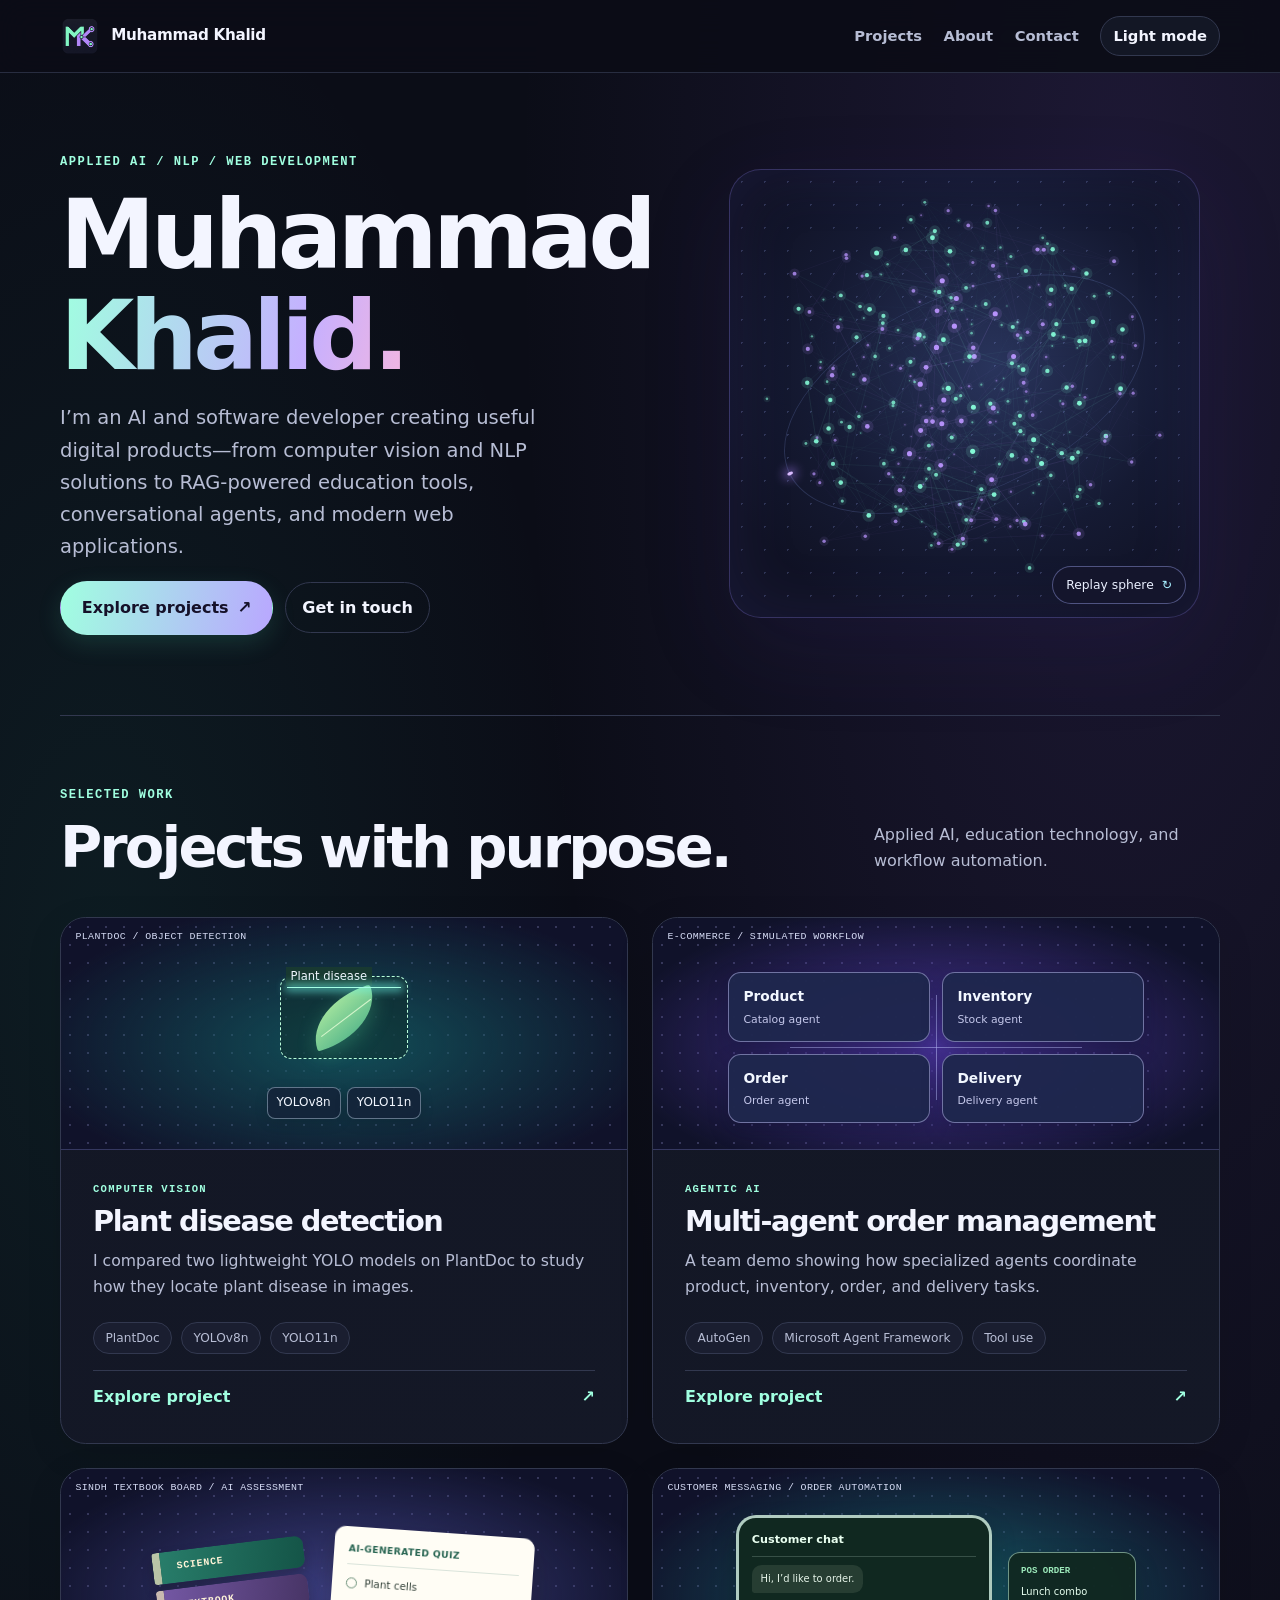
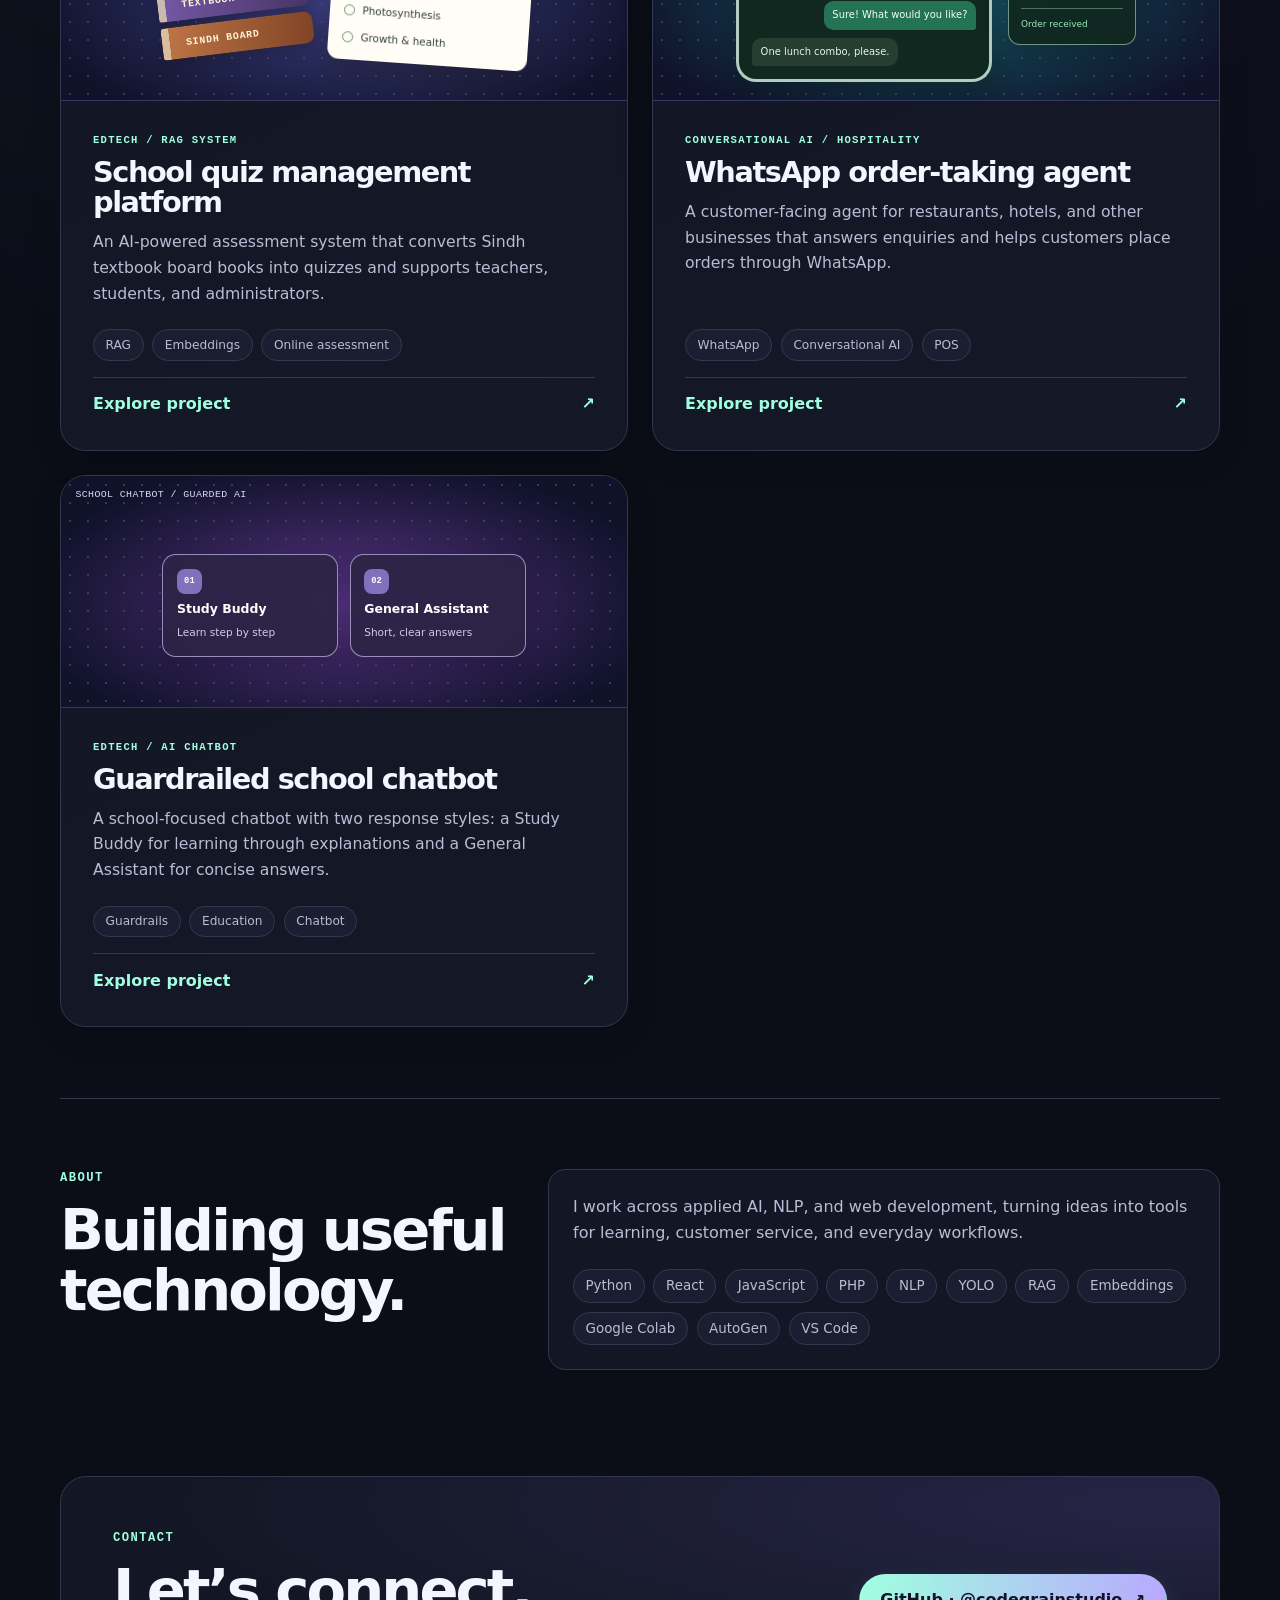
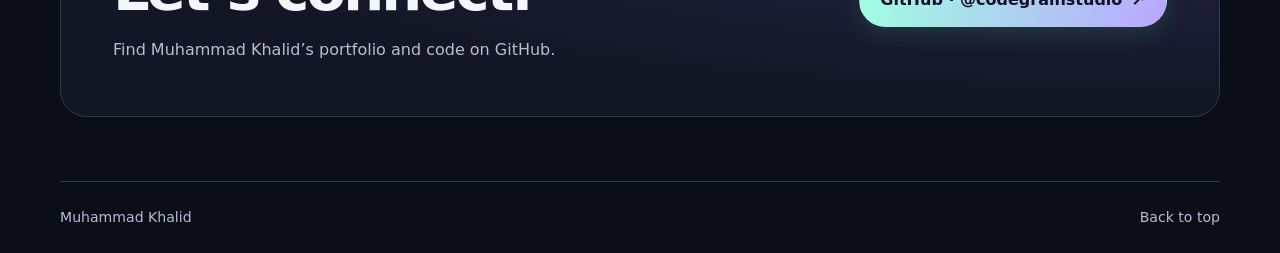
==== commit 470e3d44: "Change favicon from SVG to PNG format" ====
--- a/index.html
+++ b/index.html
@@ -5,7 +5,7 @@
   <meta name="viewport" content="width=device-width, initial-scale=1">
   <meta name="description" content="Selected computer vision and agentic AI projects from Muhammad Khalid.">
   <title>Muhammad Khalid | Portfolio</title>
-  <link rel="icon" href="mk-logo.svg" type="image/svg+xml">
+  <link rel="icon" href="mk-logo.png" type="image/svg+xml">
   <link rel="stylesheet" href="styles.css">
   <script src="portfolio.js" defer></script>
 </head>
@@ -13,7 +13,7 @@
   <a class="skip-link" href="#main">Skip to content</a>
   <header class="site-header">
     <nav class="container navigation" aria-label="Main navigation">
-      <a class="monogram brand" href="#main" aria-label="Muhammad Khalid home"><img class="brand-mark" src="mk-logo.svg" width="40" height="40" alt=""><span class="brand-name">Muhammad Khalid</span></a>
+      <a class="monogram brand" href="#main" aria-label="Muhammad Khalid home"><img class="brand-mark" src="mk-logo.png" width="40" height="40" alt=""><span class="brand-name">Muhammad Khalid</span></a>
       <div class="nav-links">
         <a href="#work">Projects</a>
         <a href="#about">About</a>
